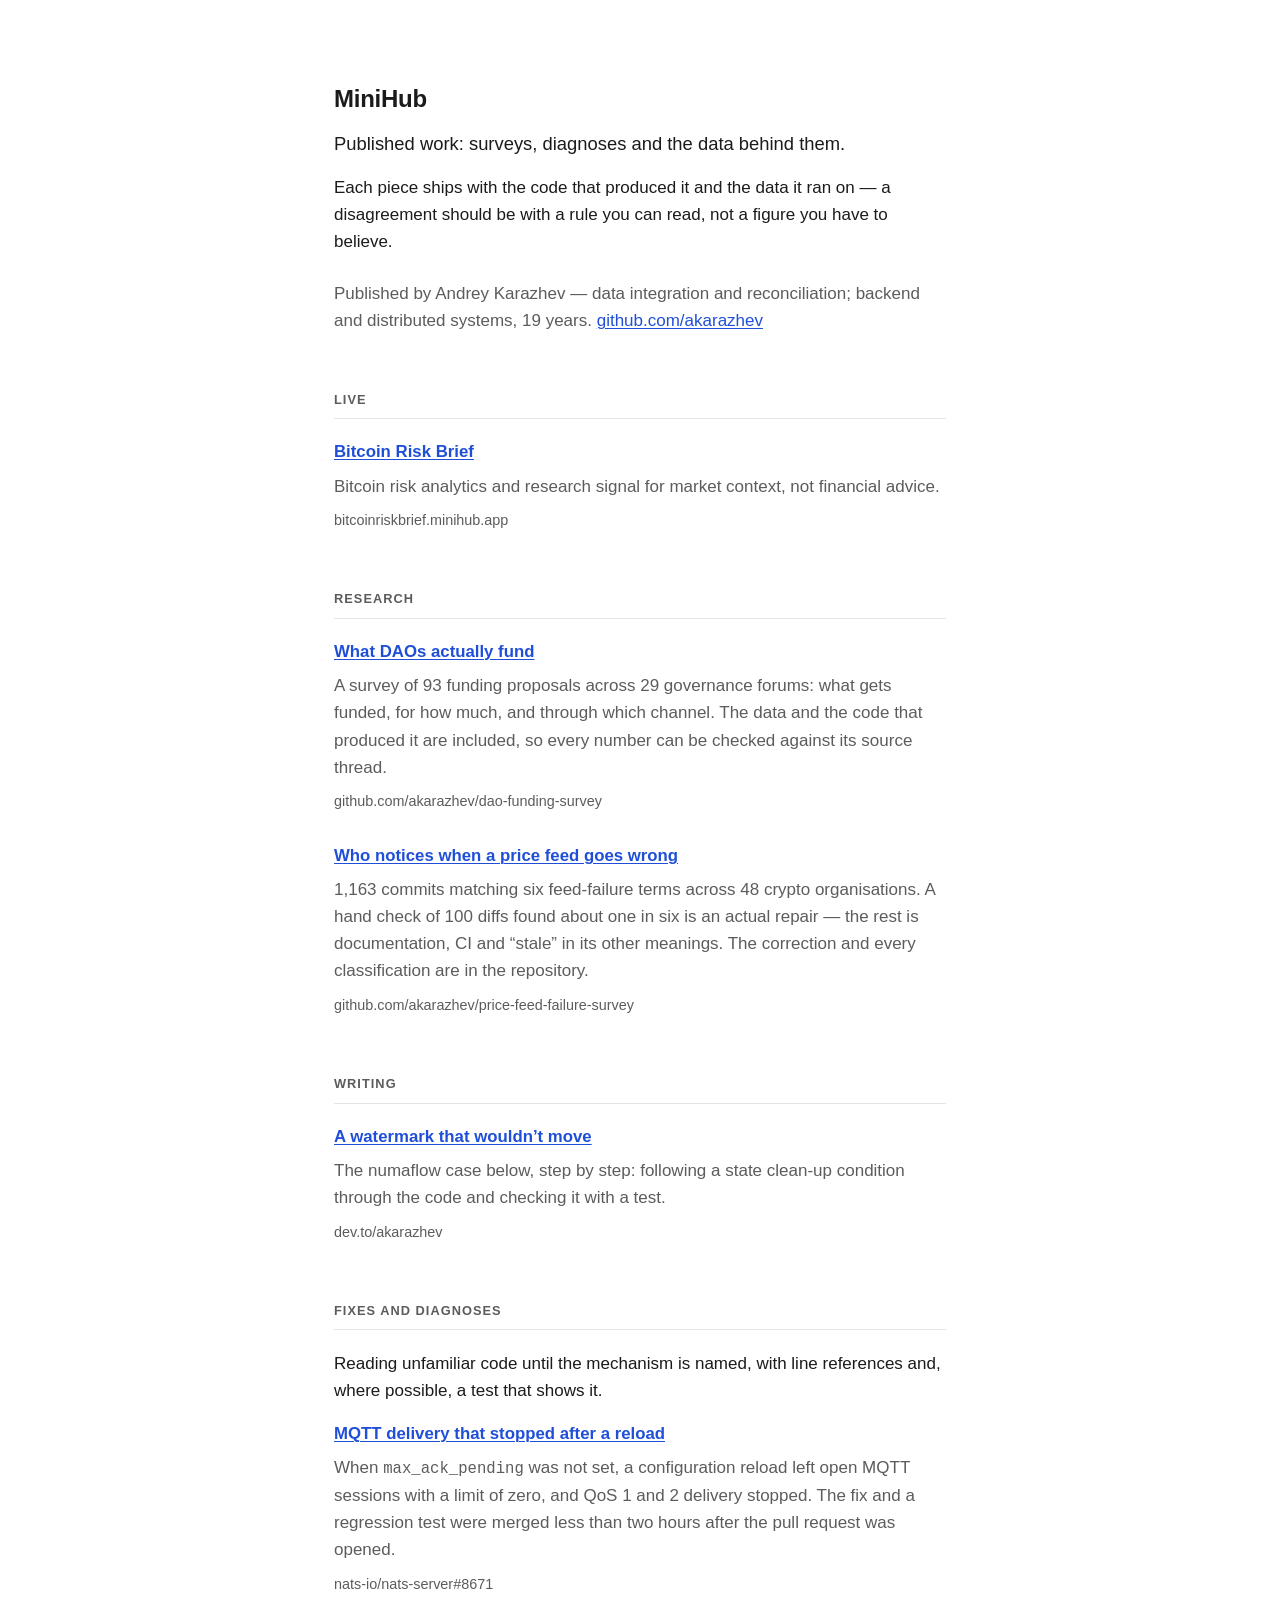
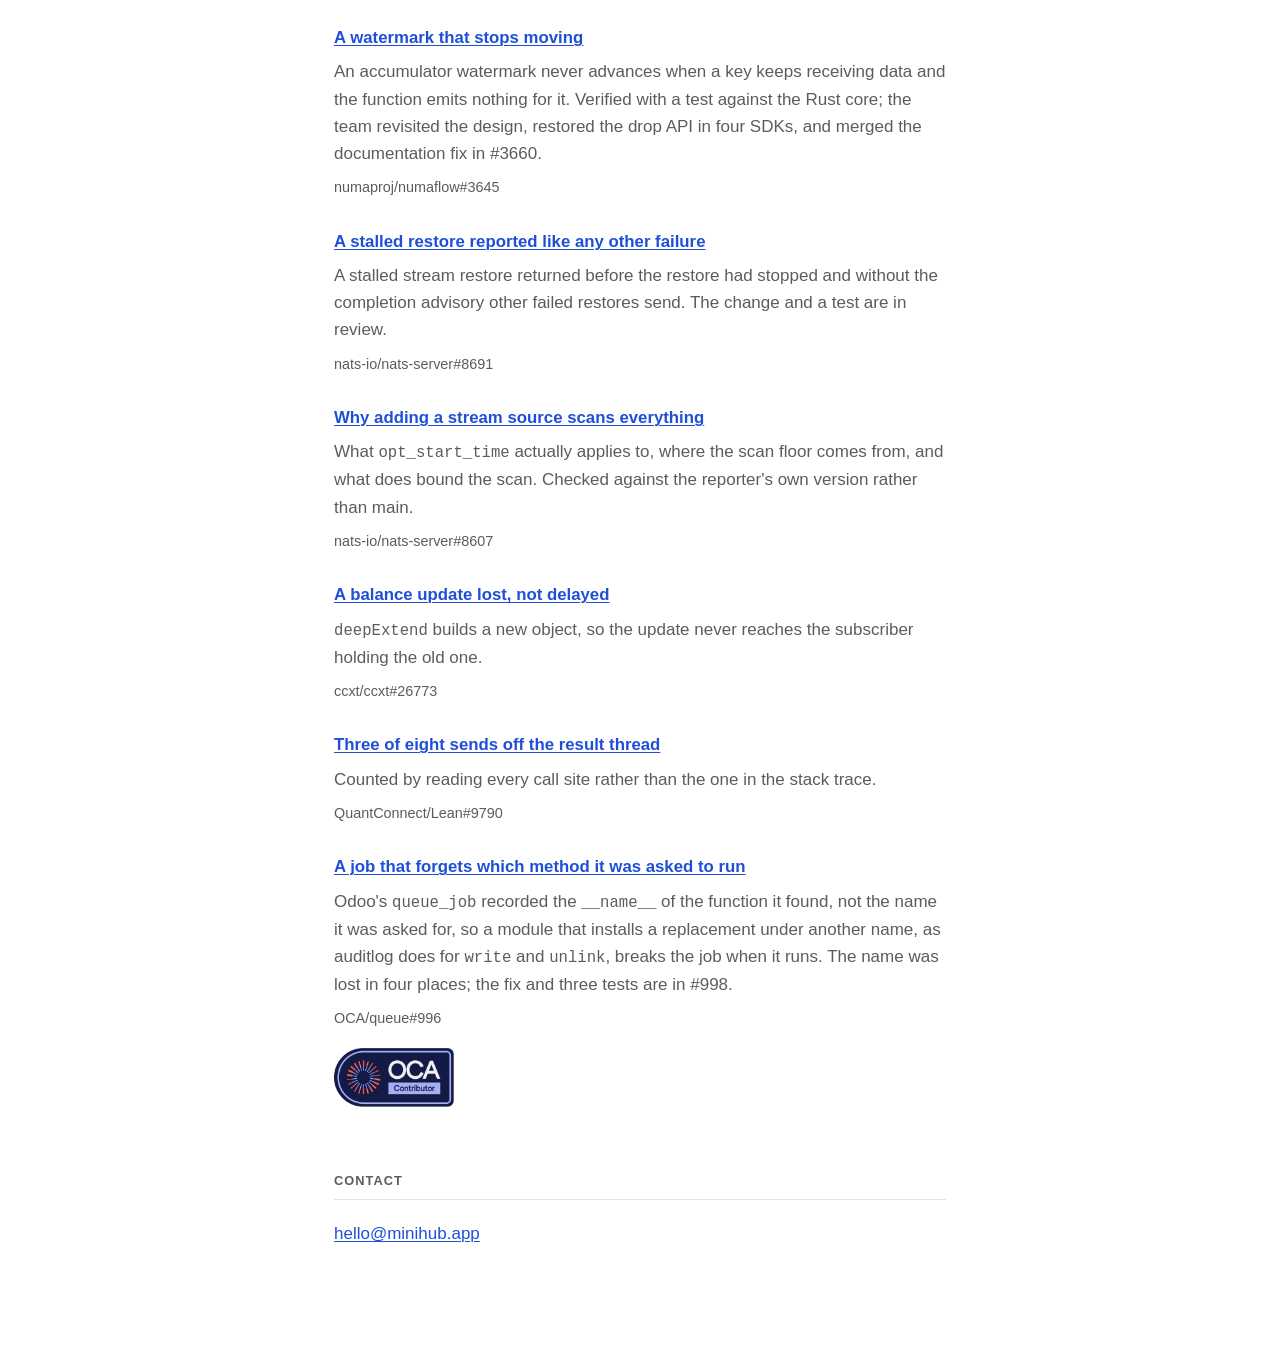
==== index.html @ 913599a7 "Add the NATS fixes and the numaflow article" ====
<!doctype html>
<html lang="en">
<head>
<meta charset="utf-8">
<meta name="viewport" content="width=device-width, initial-scale=1">
<title>MiniHub — published work: surveys, diagnoses and the data behind them</title>
<meta name="description" content="Published work by Andrey Karazhev: surveys of how data fails between systems, diagnoses in other people&#39;s code, and small analytics products. Each piece ships with the code that produced it and the data it ran on.">
<link rel="canonical" href="https://minihub.app/">
<link rel="icon" href="/favicon.svg" type="image/svg+xml">
<meta property="og:type" content="website">
<meta property="og:site_name" content="MiniHub">
<meta property="og:url" content="https://minihub.app/">
<meta property="og:title" content="MiniHub — published work: surveys, diagnoses and the data behind them">
<meta property="og:description" content="Published work by Andrey Karazhev: surveys of how data fails between systems, diagnoses in other people&#39;s code, and small analytics products. Each piece ships with the code that produced it and the data it ran on.">
<meta property="og:image" content="https://minihub.app/og-image.jpg">
<meta property="og:image:width" content="2400">
<meta property="og:image:height" content="1254">
<meta property="og:image:alt" content="MiniHub — published work: surveys, diagnoses and the data behind them. A reconciliation of two systems with a mismatch, a missing record and a duplicate.">
<meta name="twitter:card" content="summary_large_image">
<meta name="twitter:image" content="https://minihub.app/og-image.jpg">
<meta name="twitter:title" content="MiniHub — published work: surveys, diagnoses and the data behind them">
<meta name="twitter:description" content="Published work by Andrey Karazhev: surveys of how data fails between systems, diagnoses in other people&#39;s code, and small analytics products. Each piece ships with the code that produced it and the data it ran on.">
<link rel="stylesheet" href="/style.css">
</head>
<body>
<main>

  <header>
    <h1>MiniHub</h1>
    <p class="lede">Published work: surveys, diagnoses and the data behind them.</p>
    <p>Each piece ships with the code that produced it and the data it ran on — a disagreement should be with a rule you can read, not a figure you have to believe.</p>
    <p class="byline">Published by Andrey Karazhev — data integration and
    reconciliation; backend and distributed systems, 19 years.
    <a href="https://github.com/akarazhev">github.com/akarazhev</a></p>
  </header>

  <section>
    <h2>Live</h2>
    <a class="project" href="https://bitcoinriskbrief.minihub.app">
      <h3>Bitcoin Risk Brief</h3>
      <p>Bitcoin risk analytics and research signal for market context, not financial advice.</p>
      <span class="project-url">bitcoinriskbrief.minihub.app</span>
    </a>
  </section>

  <section>
    <h2>Research</h2>
    <a class="project" href="https://github.com/akarazhev/dao-funding-survey">
      <h3>What DAOs actually fund</h3>
      <p>A survey of 93 funding proposals across 29 governance forums: what gets funded, for how much, and through which channel. The data and the code that produced it are included, so every number can be checked against its source thread.</p>
      <span class="project-url">github.com/akarazhev/dao-funding-survey</span>
    </a>
    <a class="project" href="https://github.com/akarazhev/price-feed-failure-survey">
      <h3>Who notices when a price feed goes wrong</h3>
      <p>1,163 commits matching six feed-failure terms across 48 crypto organisations. A hand check of 100 diffs found about one in six is an actual repair &mdash; the rest is documentation, CI and &ldquo;stale&rdquo; in its other meanings. The correction and every classification are in the repository.</p>
      <span class="project-url">github.com/akarazhev/price-feed-failure-survey</span>
    </a>
  </section>

  <section>
    <h2>Writing</h2>
    <a class="project" href="https://dev.to/akarazhev/why-a-numaflow-watermark-wouldnt-move-287m">
      <h3>A watermark that wouldn&rsquo;t move</h3>
      <p>The numaflow case below, step by step: following a state clean-up condition through the code and checking it with a test.</p>
      <span class="project-url">dev.to/akarazhev</span>
    </a>
  </section>

  <section>
    <h2>Fixes and diagnoses</h2>
    <p>Reading unfamiliar code until the mechanism is named, with line references and, where possible, a test that shows it.</p>
    <a class="project" href="https://github.com/nats-io/nats-server/pull/8671">
      <h3>MQTT delivery that stopped after a reload</h3>
      <p>When <code>max_ack_pending</code> was not set, a configuration reload left open MQTT sessions with a limit of zero, and QoS 1 and 2 delivery stopped. The fix and a regression test were merged less than two hours after the pull request was opened.</p>
      <span class="project-url">nats-io/nats-server#8671</span>
    </a>
    <a class="project" href="https://github.com/numaproj/numaflow/issues/3645">
      <h3>A watermark that stops moving</h3>
      <p>An accumulator watermark never advances when a key keeps receiving data and the function emits nothing for it. Verified with a test against the Rust core; the team revisited the design, restored the drop API in four SDKs, and merged the documentation fix in #3660.</p>
      <span class="project-url">numaproj/numaflow#3645</span>
    </a>
    <a class="project" href="https://github.com/nats-io/nats-server/pull/8691">
      <h3>A stalled restore reported like any other failure</h3>
      <p>A stalled stream restore returned before the restore had stopped and without the completion advisory other failed restores send. The change and a test are in review.</p>
      <span class="project-url">nats-io/nats-server#8691</span>
    </a>
    <a class="project" href="https://github.com/nats-io/nats-server/issues/8607">
      <h3>Why adding a stream source scans everything</h3>
      <p>What <code>opt_start_time</code> actually applies to, where the scan floor comes from, and what does bound the scan. Checked against the reporter&#39;s own version rather than main.</p>
      <span class="project-url">nats-io/nats-server#8607</span>
    </a>
    <a class="project" href="https://github.com/ccxt/ccxt/issues/26773">
      <h3>A balance update lost, not delayed</h3>
      <p><code>deepExtend</code> builds a new object, so the update never reaches the subscriber holding the old one.</p>
      <span class="project-url">ccxt/ccxt#26773</span>
    </a>
    <a class="project" href="https://github.com/QuantConnect/Lean/issues/9790">
      <h3>Three of eight sends off the result thread</h3>
      <p>Counted by reading every call site rather than the one in the stack trace.</p>
      <span class="project-url">QuantConnect/Lean#9790</span>
    </a>
    <a class="project" href="https://github.com/OCA/queue/issues/996">
      <h3>A job that forgets which method it was asked to run</h3>
      <p>Odoo&#39;s <code>queue_job</code> recorded the <code>__name__</code> of the function it found, not the name it was asked for, so a module that installs a replacement under another name, as auditlog does for <code>write</code> and <code>unlink</code>, breaks the job when it runs. The name was lost in four places; the fix and three tests are in #998.</p>
      <span class="project-url">OCA/queue#996</span>
    </a>
    <a class="badge" href="https://github.com/OCA/queue/pull/998"><img src="/oca-contributor.png" alt="OCA Contributor" width="120" height="59"></a>
  </section>

  <section>
    <h2>Contact</h2>
    <p><a href="mailto:hello@minihub.app">hello@minihub.app</a></p>
  </section>

</main>
<!-- Cloudflare Web Analytics -->
<script type="module" src="https://static.cloudflareinsights.com/beacon.min.js" data-cf-beacon='{"token": "7fac9224dffd4917a9946daac3ef835d"}'></script>
</body>
</html>
---- style.css ----
:root {
  --bg: #ffffff;
  --fg: #1b1b1b;
  --muted: #5c5c5c;
  --rule: #e4e4e4;
  --accent: #1f4fd8;
}

@media (prefers-color-scheme: dark) {
  :root {
    --bg: #14161a;
    --fg: #e9e9e6;
    --muted: #9b9b96;
    --rule: #2b2e34;
    --accent: #8ab0ff;
  }
}

*,
*::before,
*::after {
  box-sizing: border-box;
}

body {
  margin: 0;
  background: var(--bg);
  color: var(--fg);
  font-family: -apple-system, BlinkMacSystemFont, "Segoe UI", Roboto,
    Helvetica, Arial, sans-serif;
  font-size: 17px;
  line-height: 1.6;
  -webkit-text-size-adjust: 100%;
}

main {
  max-width: 660px;
  margin: 0 auto;
  padding: 5rem 1.5rem 6rem;
}

h1 {
  margin: 0 0 0.75rem;
  font-size: 1.5rem;
  font-weight: 600;
  letter-spacing: -0.01em;
}

h2 {
  margin: 3.5rem 0 1.25rem;
  padding-bottom: 0.5rem;
  border-bottom: 1px solid var(--rule);
  font-size: 0.8rem;
  font-weight: 600;
  text-transform: uppercase;
  letter-spacing: 0.08em;
  color: var(--muted);
}

h3 {
  margin: 0 0 0.4rem;
  font-size: 1.05rem;
  font-weight: 600;
}

p {
  margin: 0 0 1rem;
}

.lede {
  font-size: 1.15rem;
  line-height: 1.5;
}

.byline {
  margin-top: 1.5rem;
  color: var(--muted);
}

a {
  color: var(--accent);
  text-decoration-thickness: 1px;
  text-underline-offset: 2px;
}

.project {
  display: block;
  color: inherit;
  text-decoration: none;
}

.project p {
  margin-bottom: 0.4rem;
  color: var(--muted);
}

.project h3 {
  color: var(--accent);
  text-decoration: underline;
  text-decoration-thickness: 1px;
  text-underline-offset: 2px;
}

code {
  font-family: ui-monospace, SFMono-Regular, Menlo, monospace;
  font-size: 0.92em;
}

.project + .project {
  margin-top: 1.75rem;
}

.badge {
  display: inline-block;
  margin-top: 1rem;
}

.badge img {
  display: block;
}

.project-url {
  font-size: 0.9rem;
  color: var(--muted);
}

@media (max-width: 480px) {
  body {
    font-size: 16px;
  }

  main {
    padding: 3rem 1.25rem 4rem;
  }

  h2 {
    margin-top: 2.5rem;
  }
}
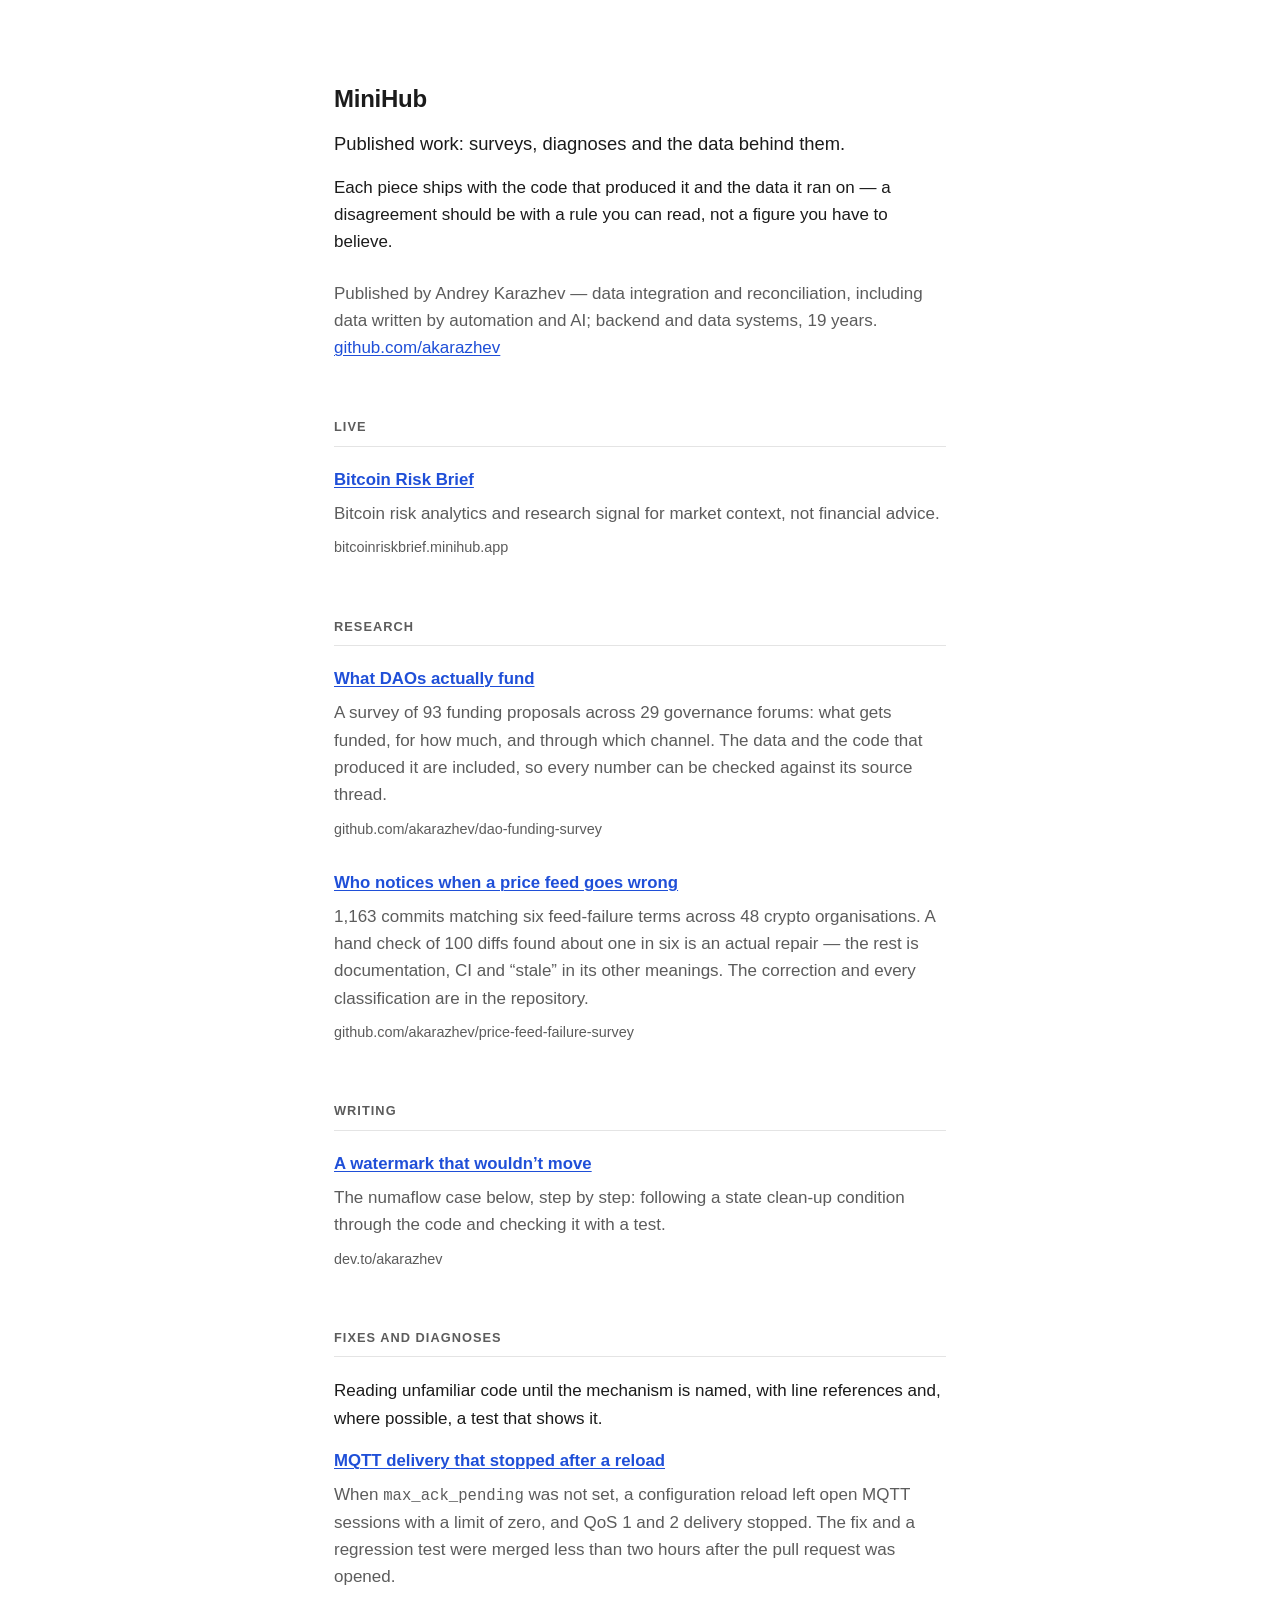
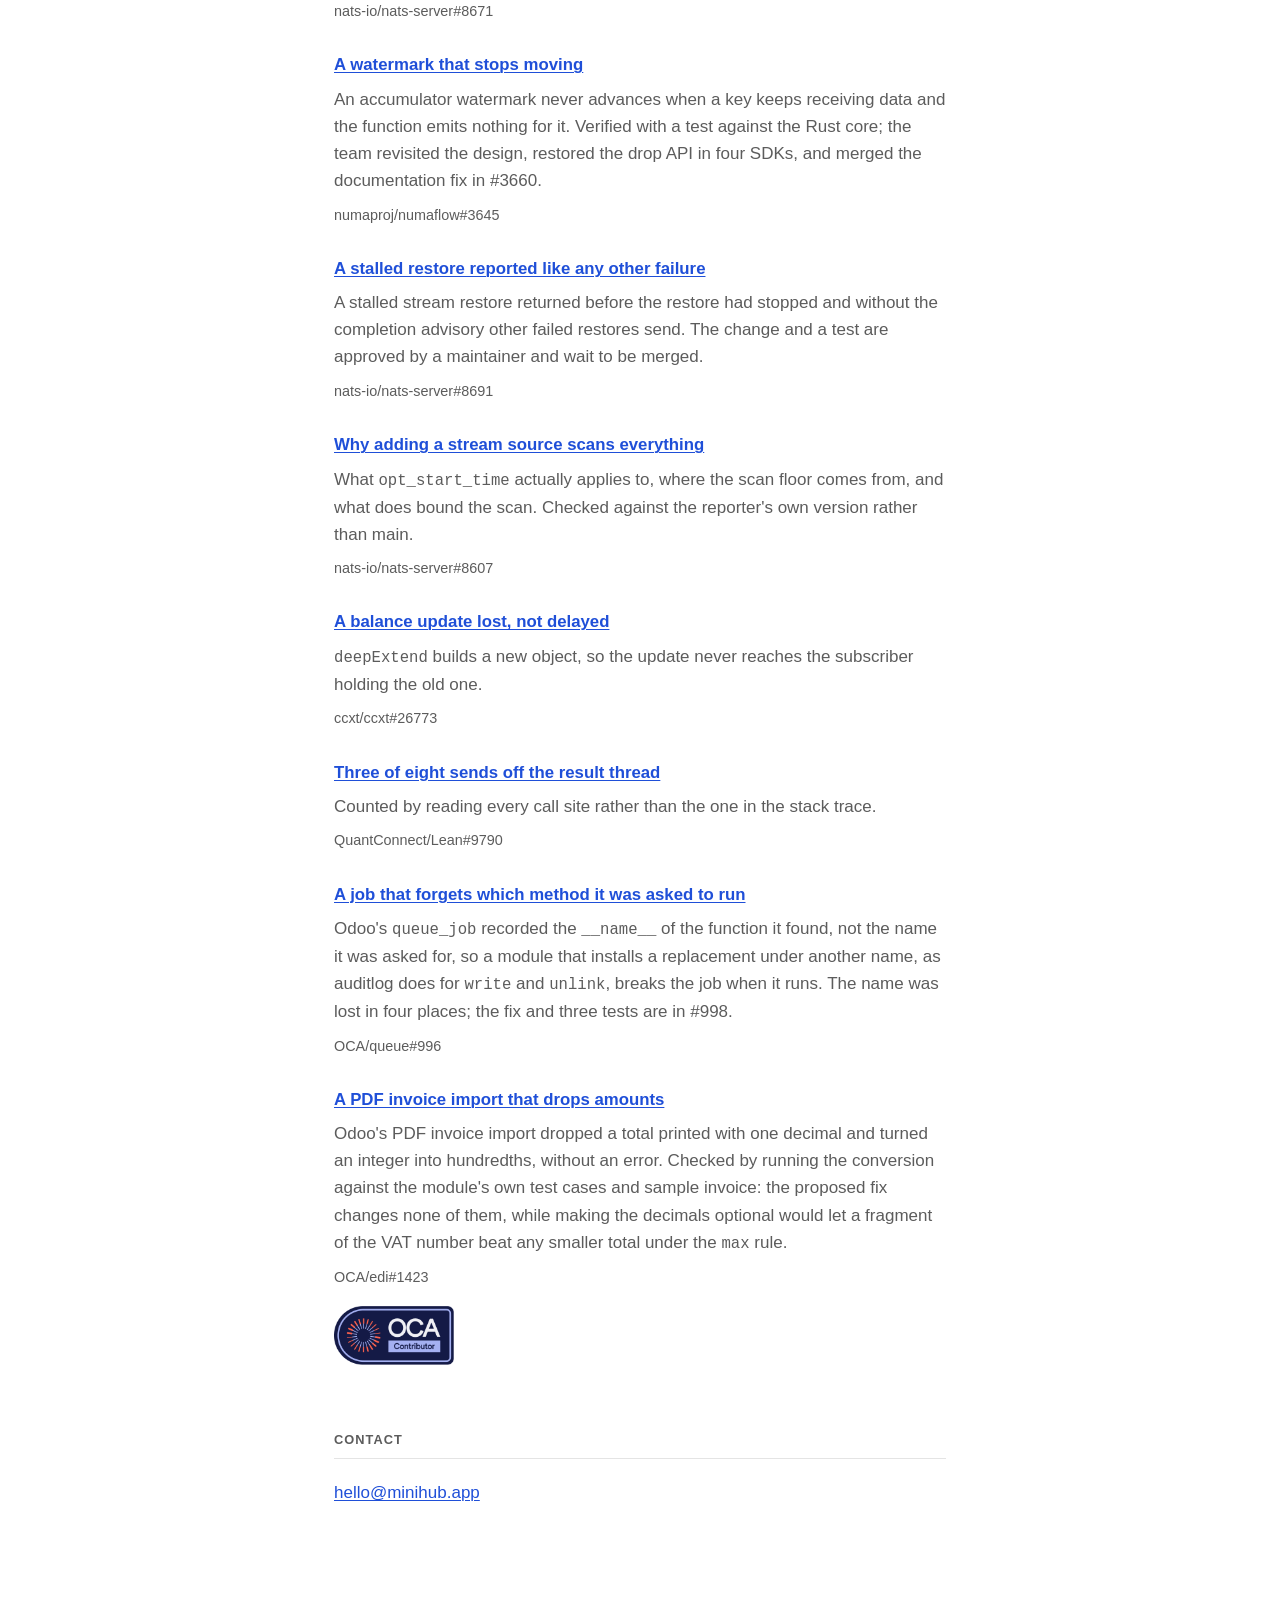
==== commit d440a0ea: "Add the automation and AI angle and the OCA/edi#1423 check" ====
--- a/index.html
+++ b/index.html
@@ -30,7 +30,8 @@
     <p class="lede">Published work: surveys, diagnoses and the data behind them.</p>
     <p>Each piece ships with the code that produced it and the data it ran on — a disagreement should be with a rule you can read, not a figure you have to believe.</p>
     <p class="byline">Published by Andrey Karazhev — data integration and
-    reconciliation; backend and distributed systems, 19 years.
+    reconciliation, including data written by automation and AI; backend and
+    data systems, 19 years.
     <a href="https://github.com/akarazhev">github.com/akarazhev</a></p>
   </header>
 
@@ -81,7 +82,7 @@
     </a>
     <a class="project" href="https://github.com/nats-io/nats-server/pull/8691">
       <h3>A stalled restore reported like any other failure</h3>
-      <p>A stalled stream restore returned before the restore had stopped and without the completion advisory other failed restores send. The change and a test are in review.</p>
+      <p>A stalled stream restore returned before the restore had stopped and without the completion advisory other failed restores send. The change and a test are approved by a maintainer and wait to be merged.</p>
       <span class="project-url">nats-io/nats-server#8691</span>
     </a>
     <a class="project" href="https://github.com/nats-io/nats-server/issues/8607">
@@ -104,6 +105,11 @@
       <p>Odoo&#39;s <code>queue_job</code> recorded the <code>__name__</code> of the function it found, not the name it was asked for, so a module that installs a replacement under another name, as auditlog does for <code>write</code> and <code>unlink</code>, breaks the job when it runs. The name was lost in four places; the fix and three tests are in #998.</p>
       <span class="project-url">OCA/queue#996</span>
     </a>
+    <a class="project" href="https://github.com/OCA/edi/issues/1423#issuecomment-5995142801">
+      <h3>A PDF invoice import that drops amounts</h3>
+      <p>Odoo&#39;s PDF invoice import dropped a total printed with one decimal and turned an integer into hundredths, without an error. Checked by running the conversion against the module&#39;s own test cases and sample invoice: the proposed fix changes none of them, while making the decimals optional would let a fragment of the VAT number beat any smaller total under the <code>max</code> rule.</p>
+      <span class="project-url">OCA/edi#1423</span>
+    </a>
     <a class="badge" href="https://github.com/OCA/queue/pull/998"><img src="/oca-contributor.png" alt="OCA Contributor" width="120" height="59"></a>
   </section>
 
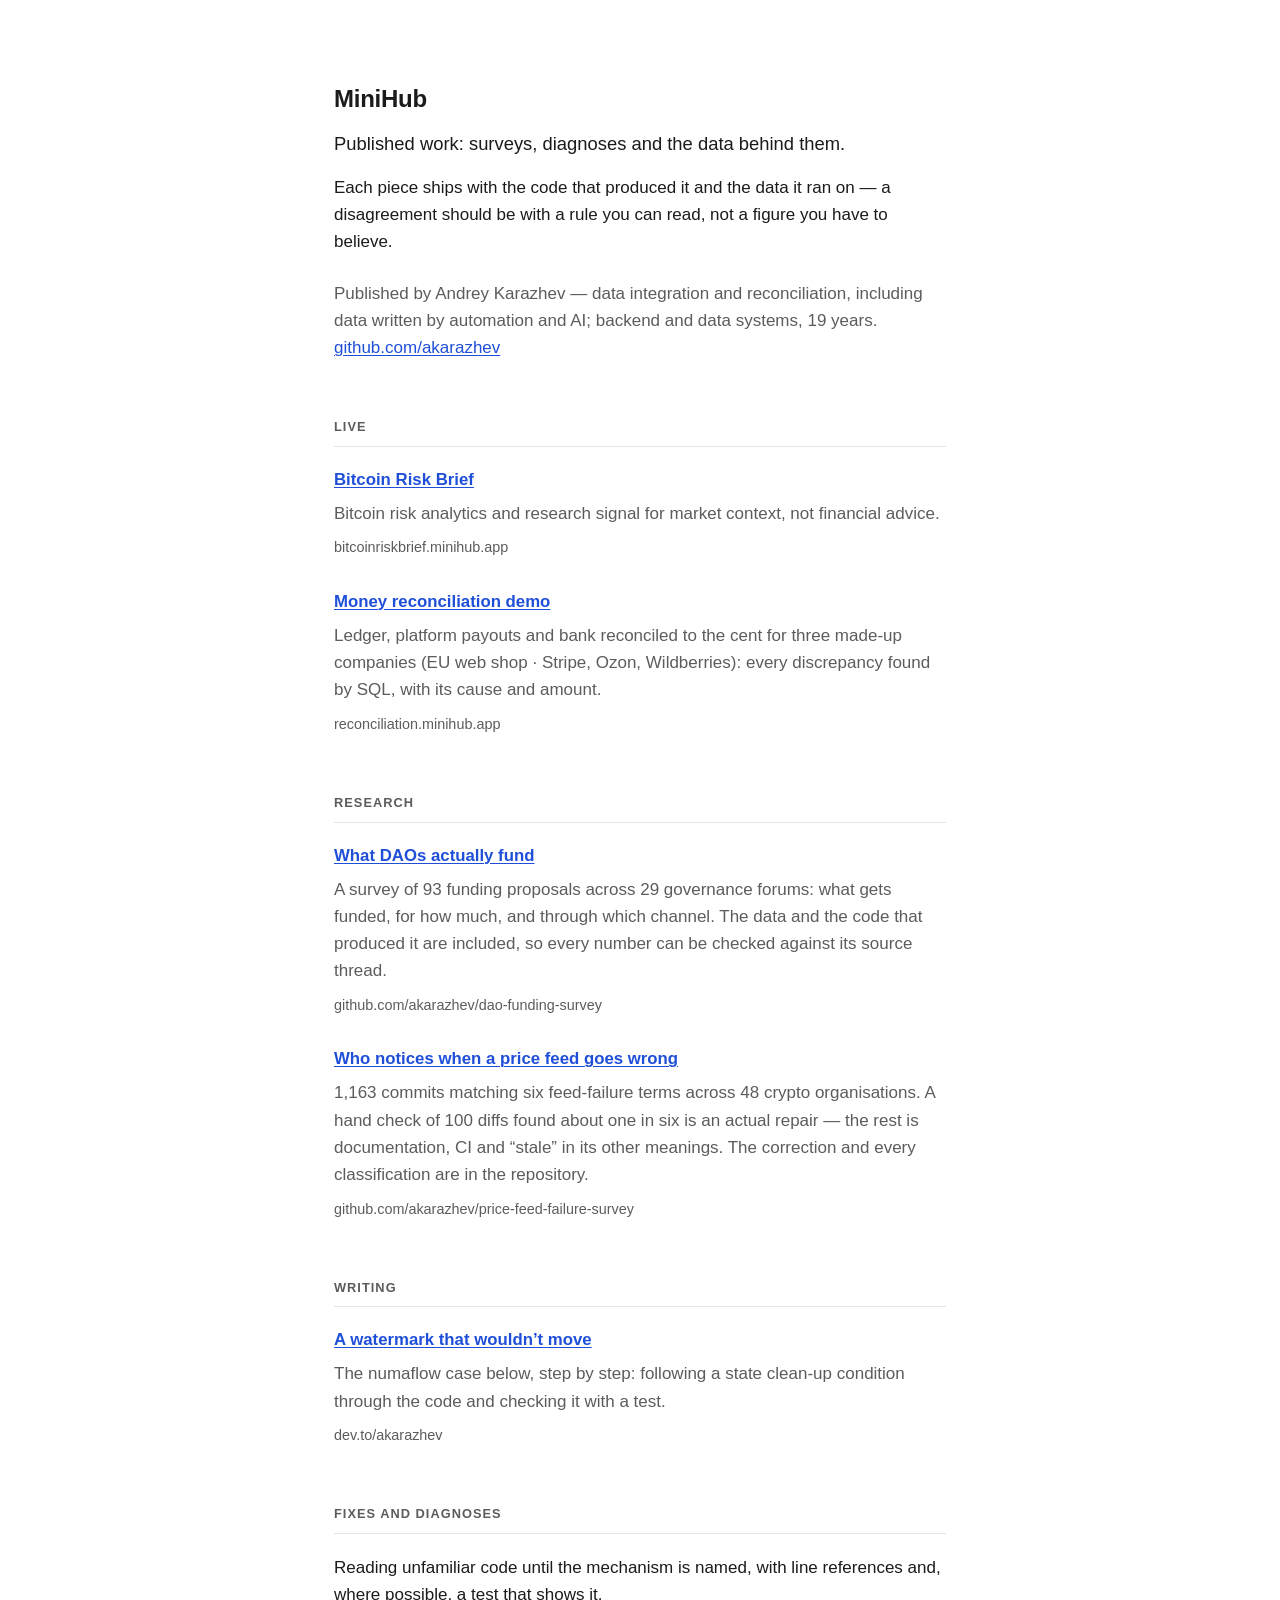
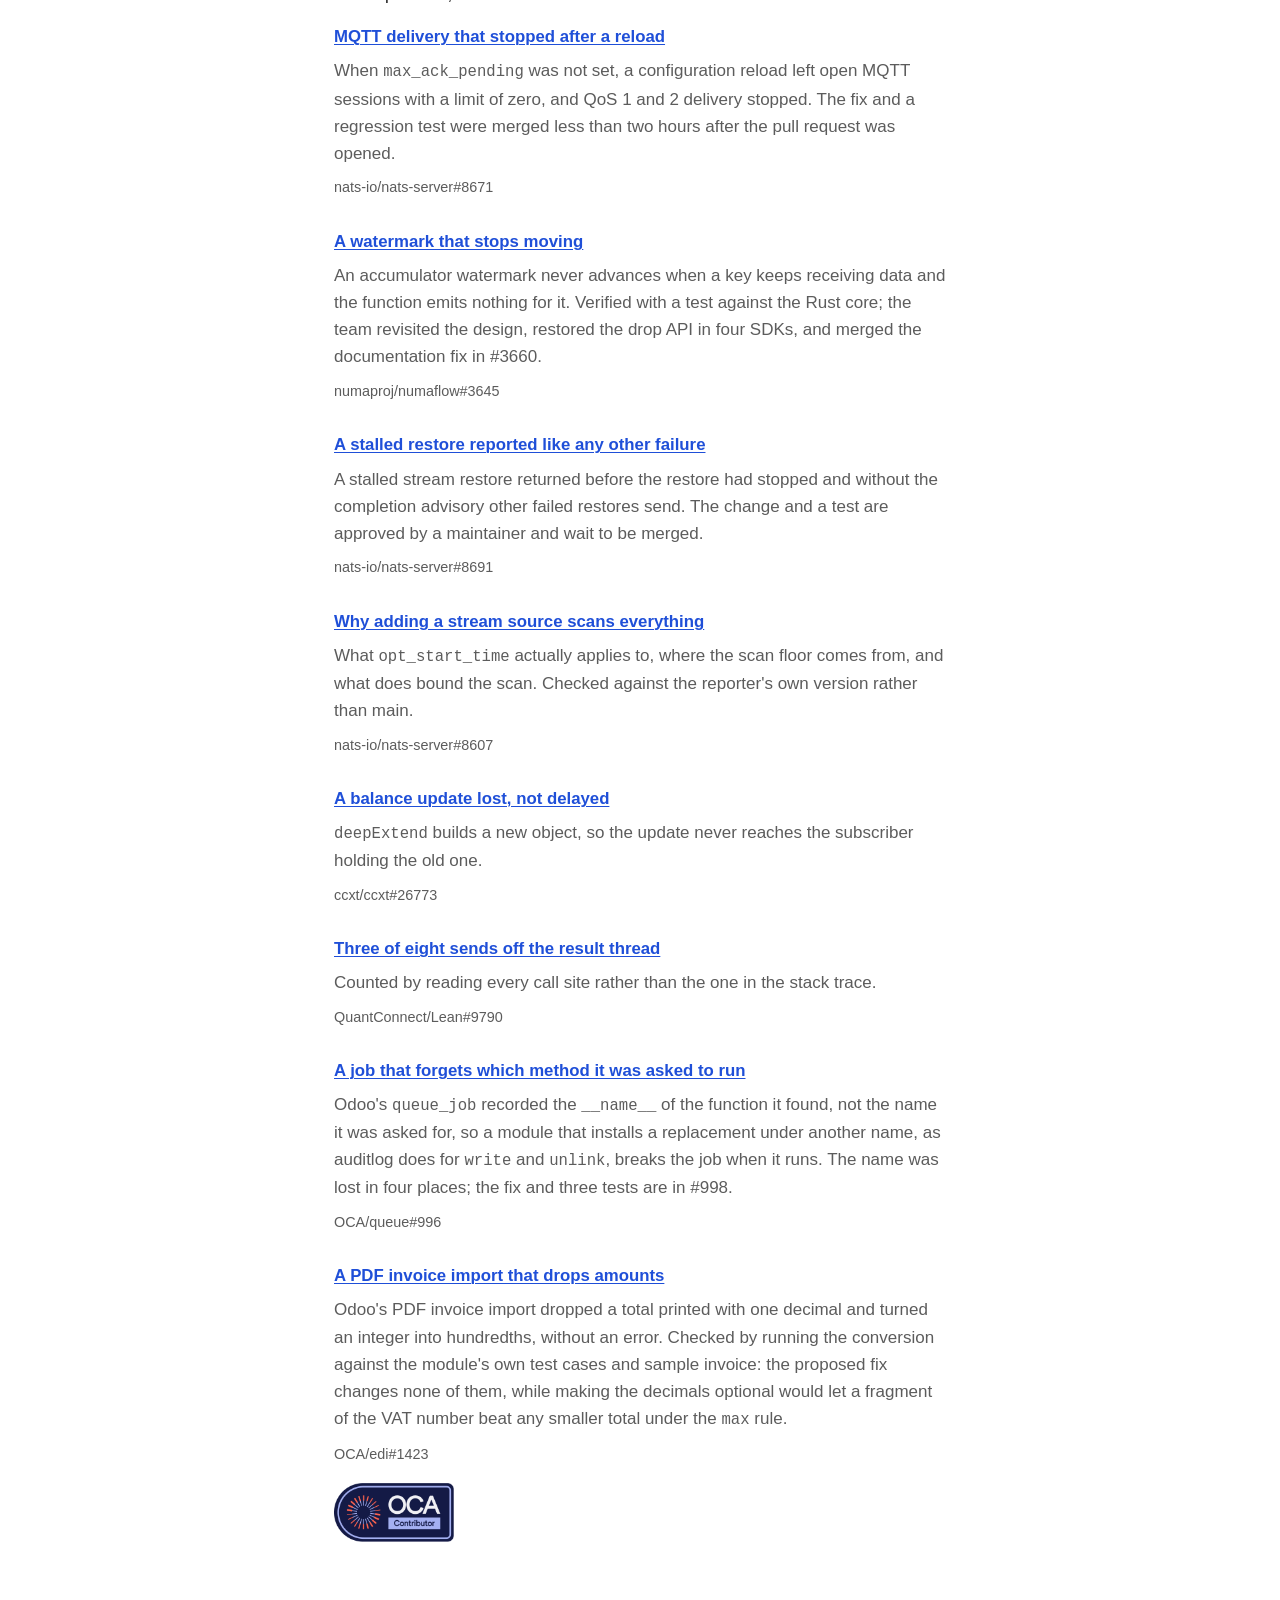
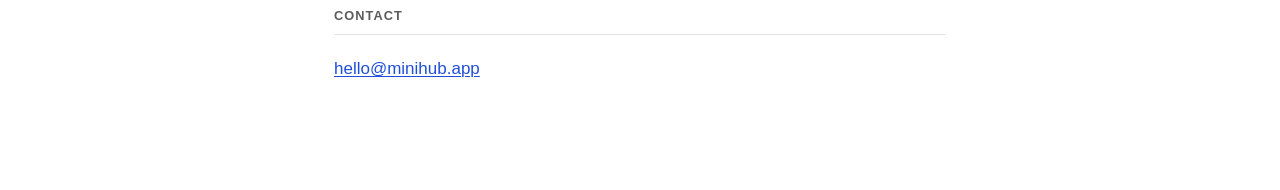
==== commit e938db94: "Add the money reconciliation demo to Live" ====
--- a/index.html
+++ b/index.html
@@ -41,6 +41,11 @@
       <h3>Bitcoin Risk Brief</h3>
       <p>Bitcoin risk analytics and research signal for market context, not financial advice.</p>
       <span class="project-url">bitcoinriskbrief.minihub.app</span>
+    </a>
+    <a class="project" href="https://reconciliation.minihub.app">
+      <h3>Money reconciliation demo</h3>
+      <p>Ledger, platform payouts and bank reconciled to the cent for three made-up companies (EU web shop · Stripe, Ozon, Wildberries): every discrepancy found by SQL, with its cause and amount.</p>
+      <span class="project-url">reconciliation.minihub.app</span>
     </a>
   </section>
 
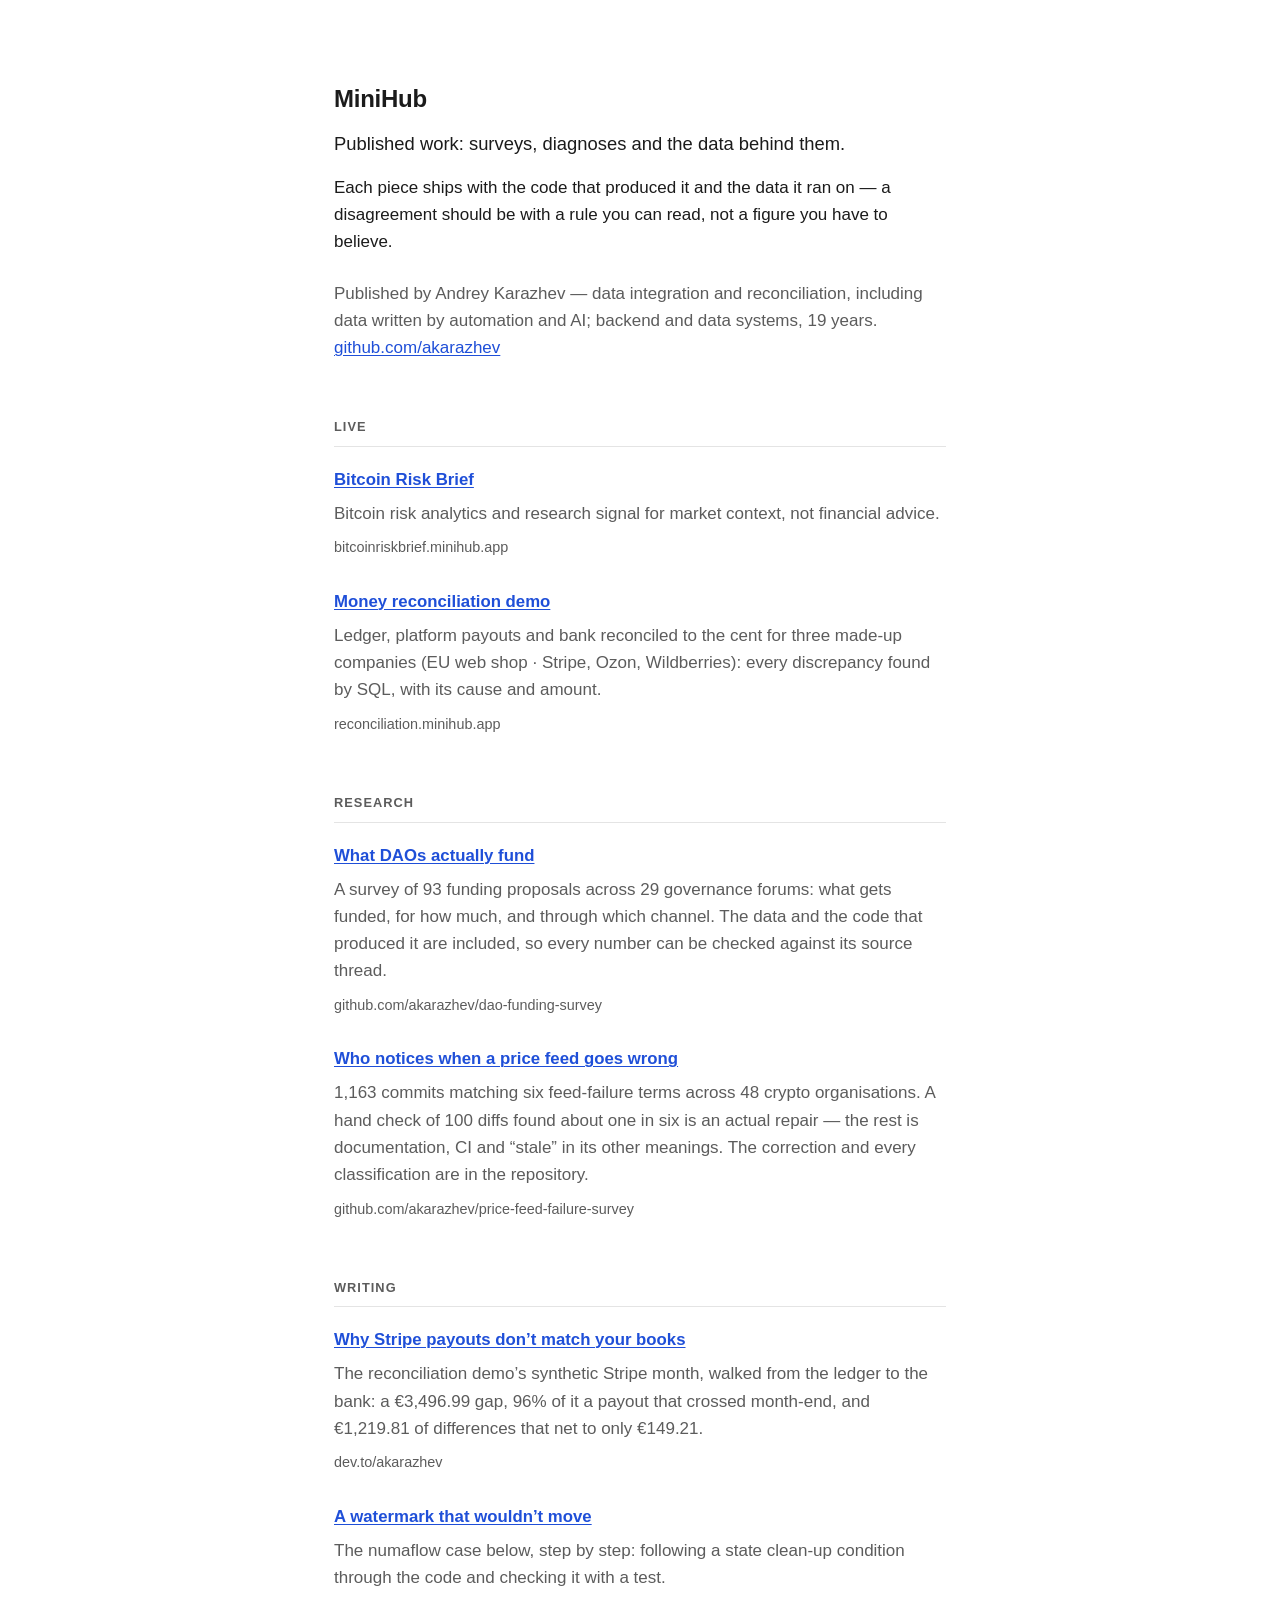
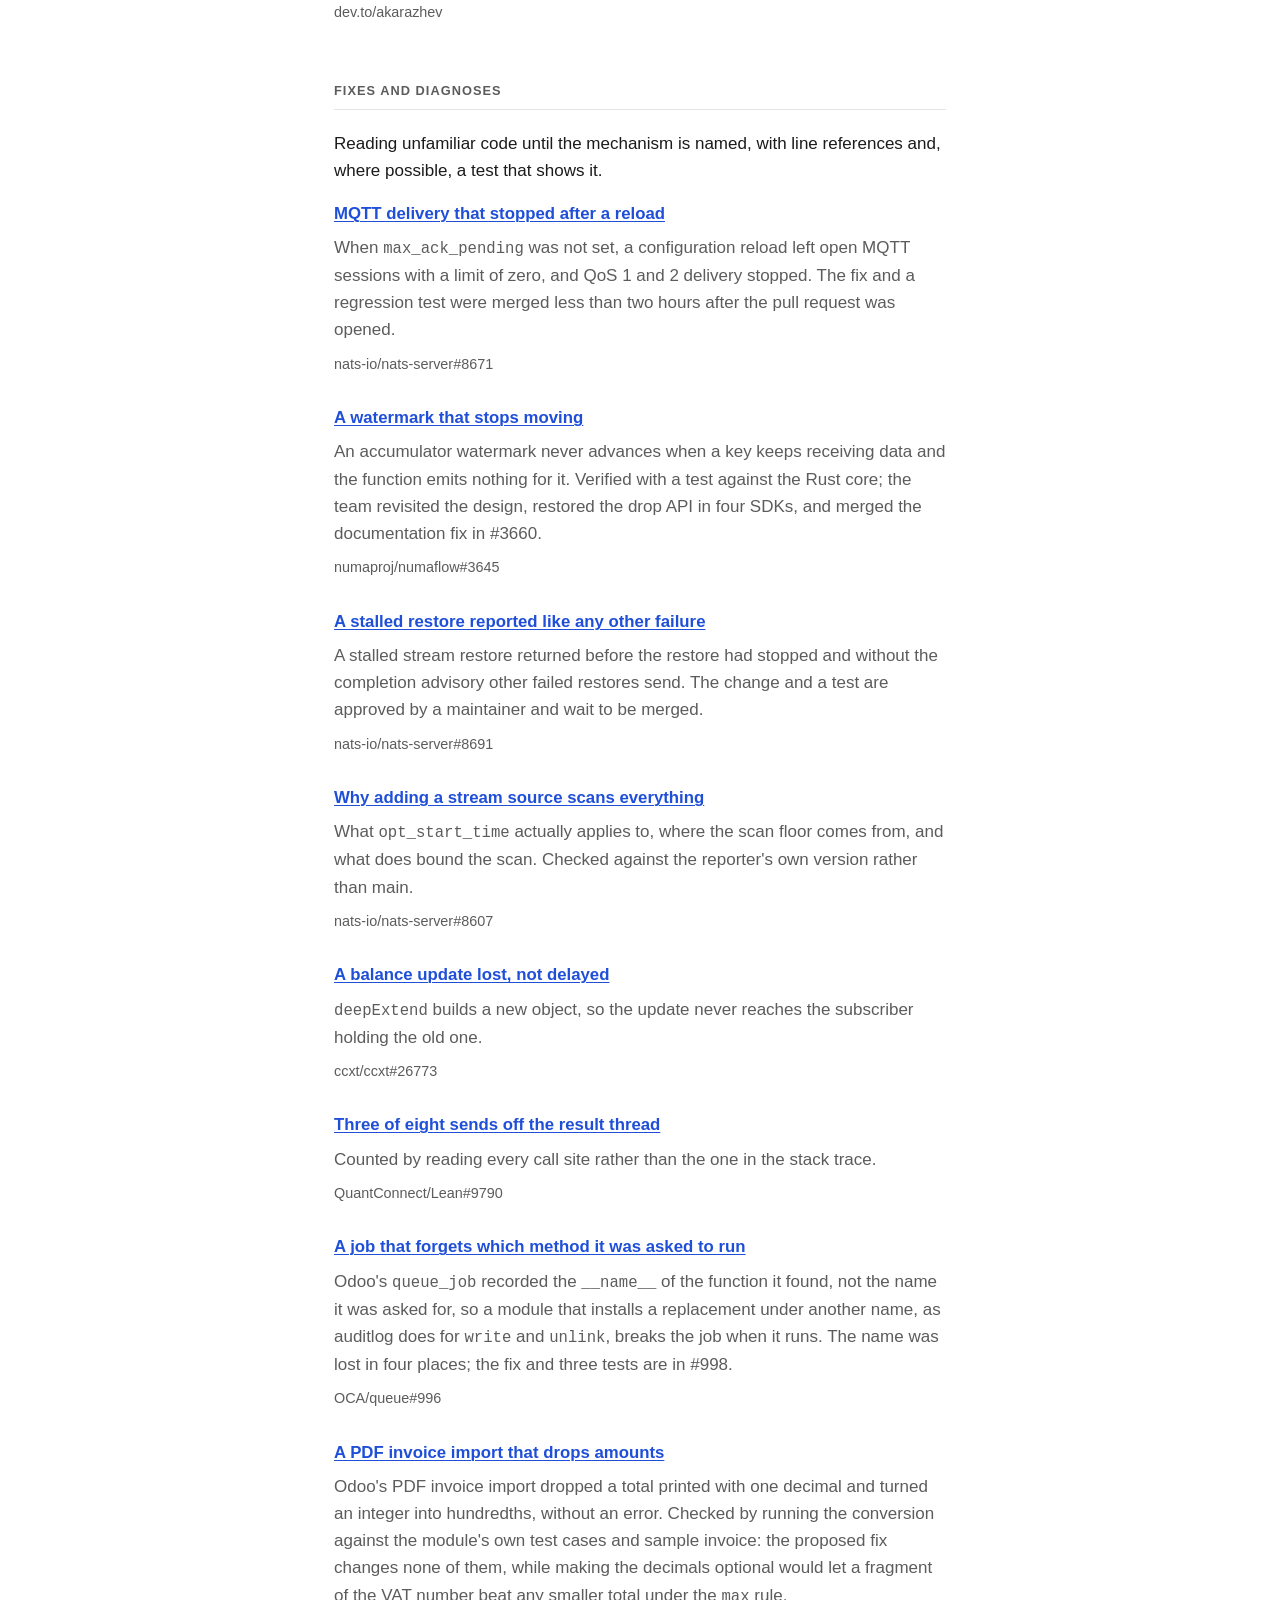
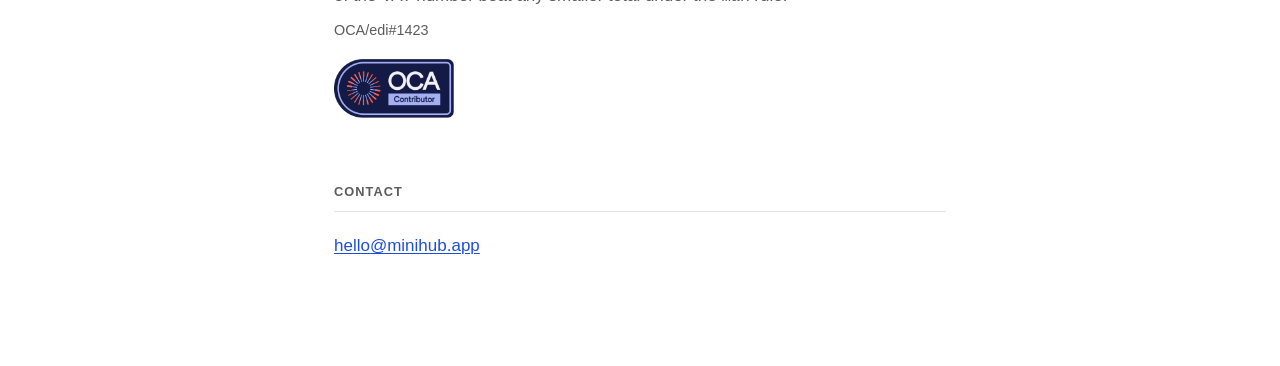
==== commit b425ae58: "Add the Stripe payouts write-up to Writing" ====
--- a/index.html
+++ b/index.html
@@ -65,6 +65,11 @@
 
   <section>
     <h2>Writing</h2>
+    <a class="project" href="https://dev.to/akarazhev/why-stripe-payouts-dont-match-your-books-3aoa">
+      <h3>Why Stripe payouts don&rsquo;t match your books</h3>
+      <p>The reconciliation demo&rsquo;s synthetic Stripe month, walked from the ledger to the bank: a &euro;3,496.99 gap, 96% of it a payout that crossed month-end, and &euro;1,219.81 of differences that net to only &euro;149.21.</p>
+      <span class="project-url">dev.to/akarazhev</span>
+    </a>
     <a class="project" href="https://dev.to/akarazhev/why-a-numaflow-watermark-wouldnt-move-287m">
       <h3>A watermark that wouldn&rsquo;t move</h3>
       <p>The numaflow case below, step by step: following a state clean-up condition through the code and checking it with a test.</p>
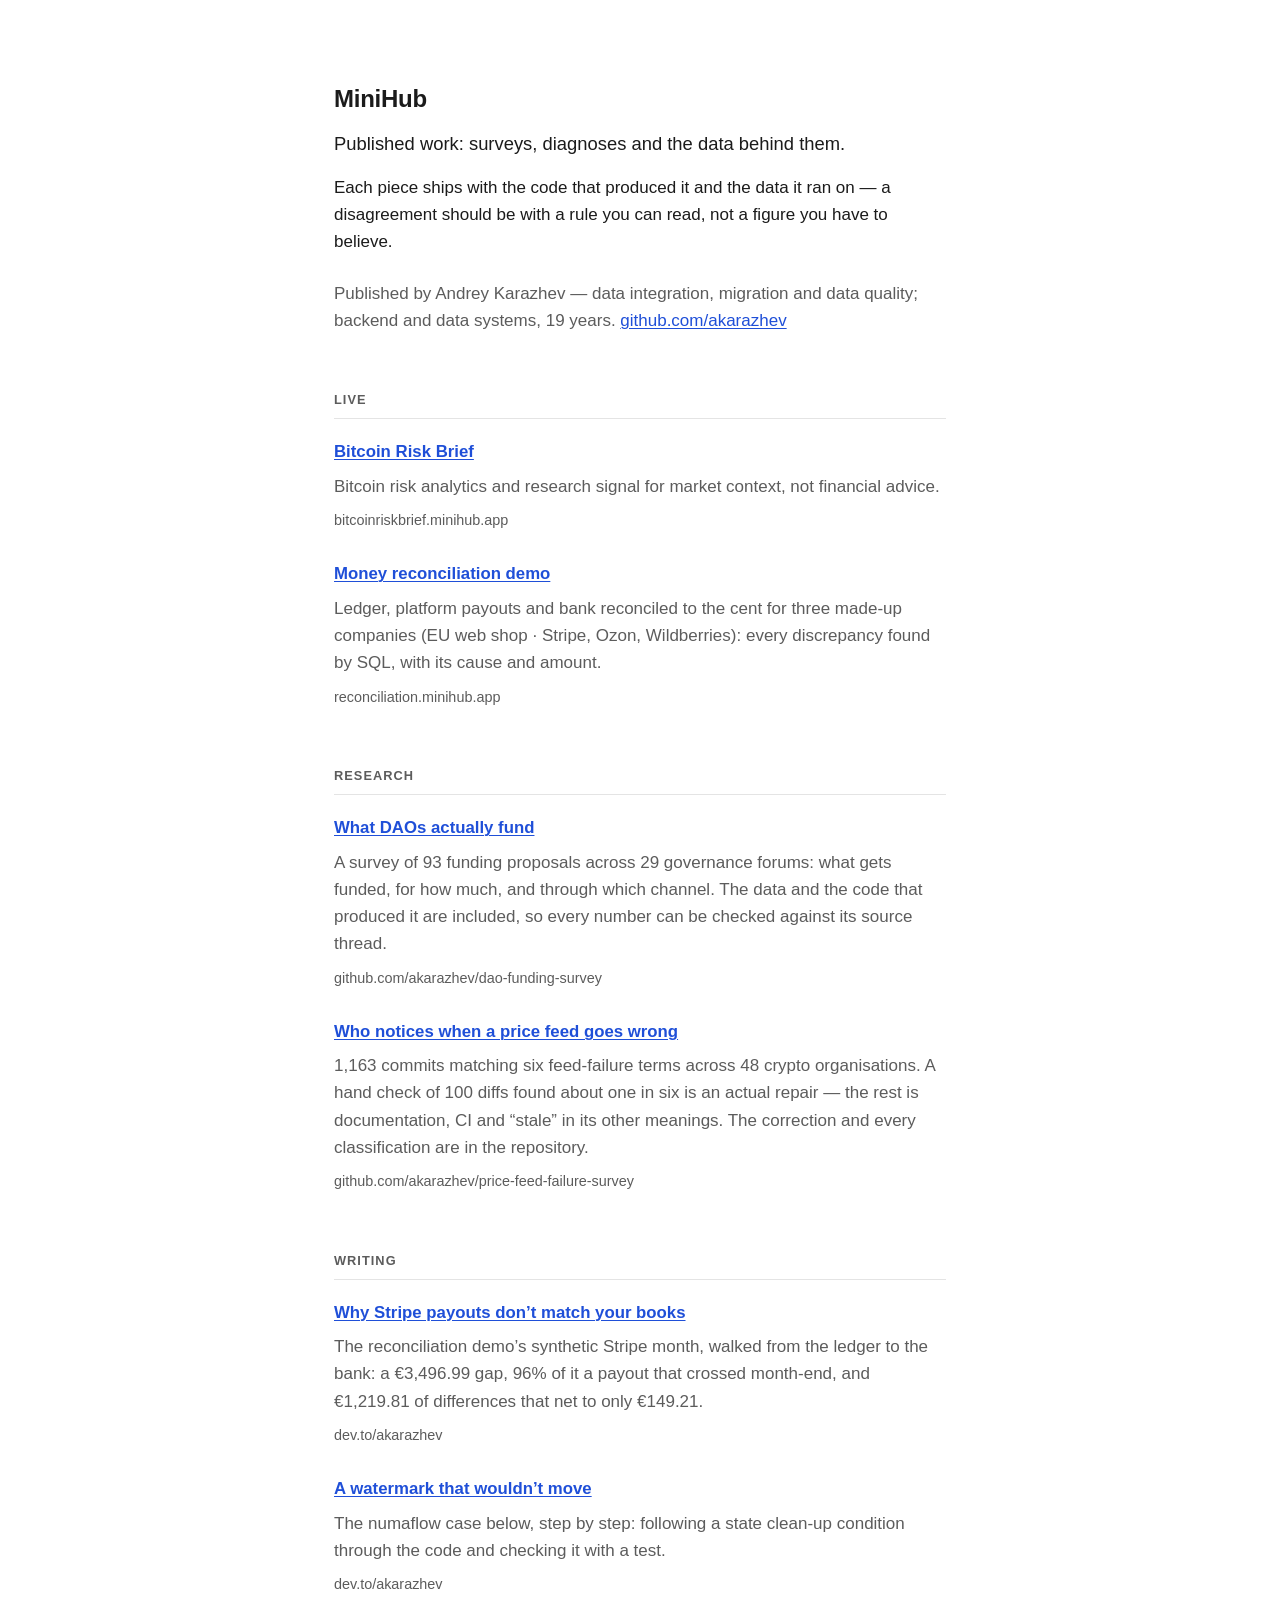
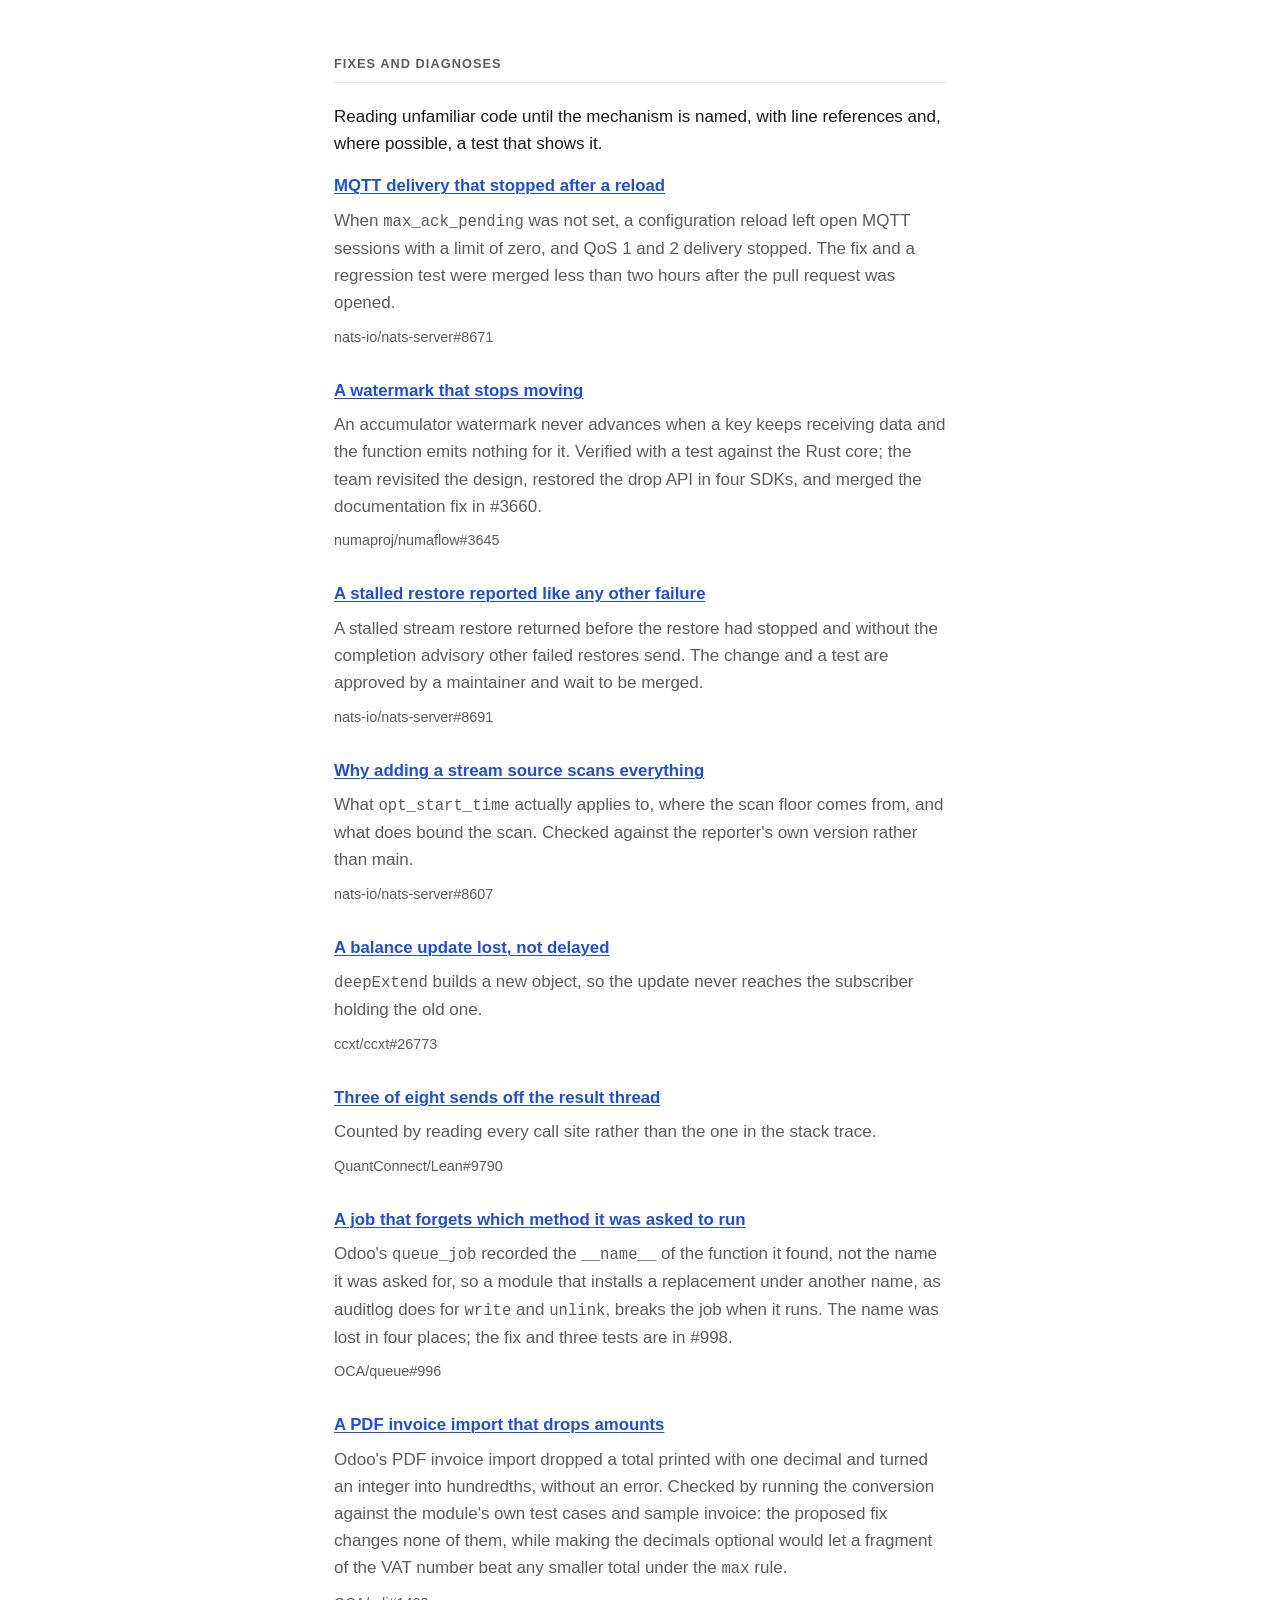
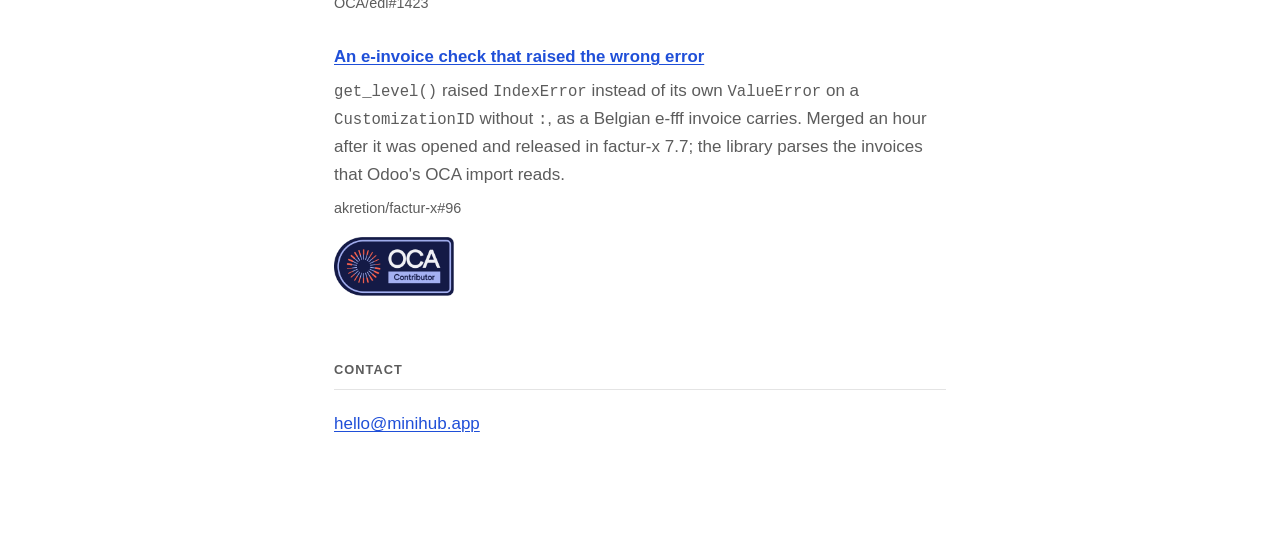
==== commit cbdab763: "Update the byline and add factur-x#96 to Fixes and diagnoses" ====
--- a/index.html
+++ b/index.html
@@ -29,9 +29,8 @@
     <h1>MiniHub</h1>
     <p class="lede">Published work: surveys, diagnoses and the data behind them.</p>
     <p>Each piece ships with the code that produced it and the data it ran on — a disagreement should be with a rule you can read, not a figure you have to believe.</p>
-    <p class="byline">Published by Andrey Karazhev — data integration and
-    reconciliation, including data written by automation and AI; backend and
-    data systems, 19 years.
+    <p class="byline">Published by Andrey Karazhev — data integration,
+    migration and data quality; backend and data systems, 19 years.
     <a href="https://github.com/akarazhev">github.com/akarazhev</a></p>
   </header>
 
@@ -120,6 +119,11 @@
       <p>Odoo&#39;s PDF invoice import dropped a total printed with one decimal and turned an integer into hundredths, without an error. Checked by running the conversion against the module&#39;s own test cases and sample invoice: the proposed fix changes none of them, while making the decimals optional would let a fragment of the VAT number beat any smaller total under the <code>max</code> rule.</p>
       <span class="project-url">OCA/edi#1423</span>
     </a>
+    <a class="project" href="https://github.com/akretion/factur-x/pull/96">
+      <h3>An e-invoice check that raised the wrong error</h3>
+      <p><code>get_level()</code> raised <code>IndexError</code> instead of its own <code>ValueError</code> on a <code>CustomizationID</code> without <code>:</code>, as a Belgian e-fff invoice carries. Merged an hour after it was opened and released in factur-x 7.7; the library parses the invoices that Odoo&#39;s OCA import reads.</p>
+      <span class="project-url">akretion/factur-x#96</span>
+    </a>
     <a class="badge" href="https://github.com/OCA/queue/pull/998"><img src="/oca-contributor.png" alt="OCA Contributor" width="120" height="59"></a>
   </section>
 
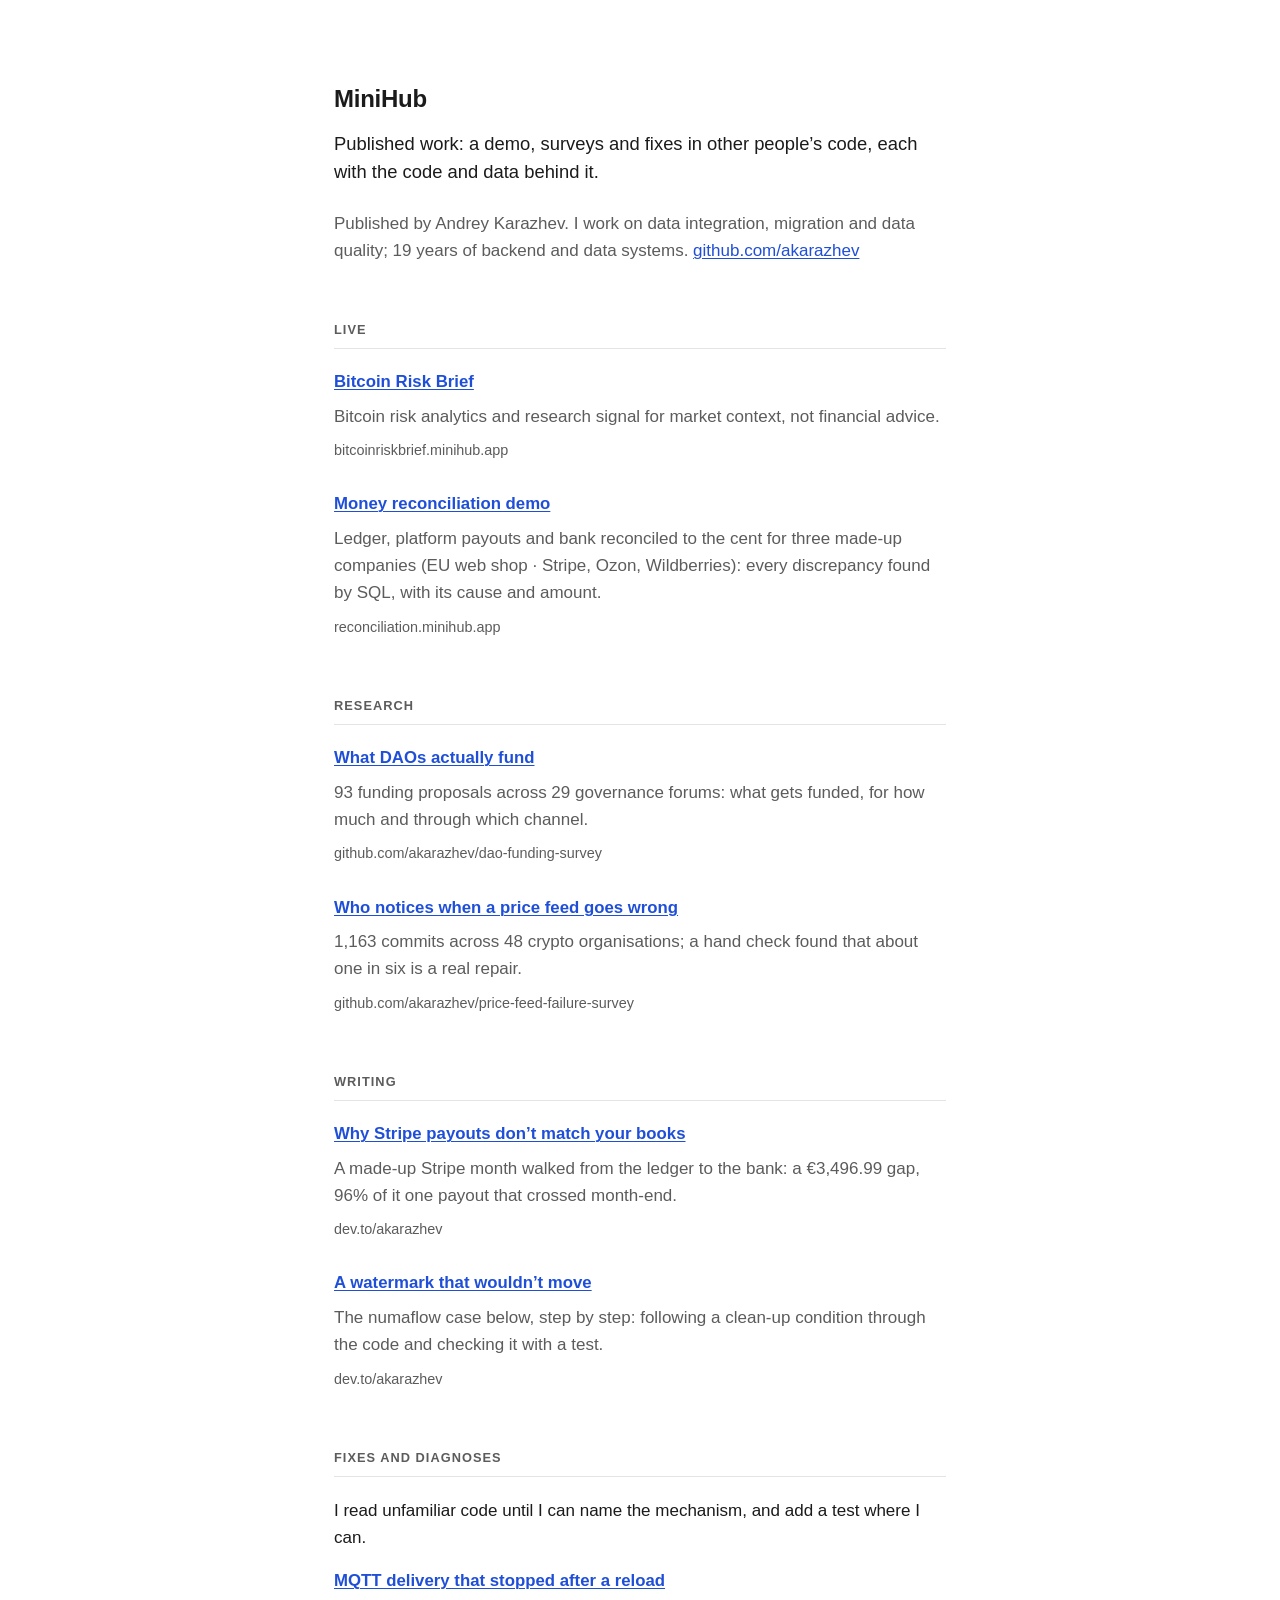
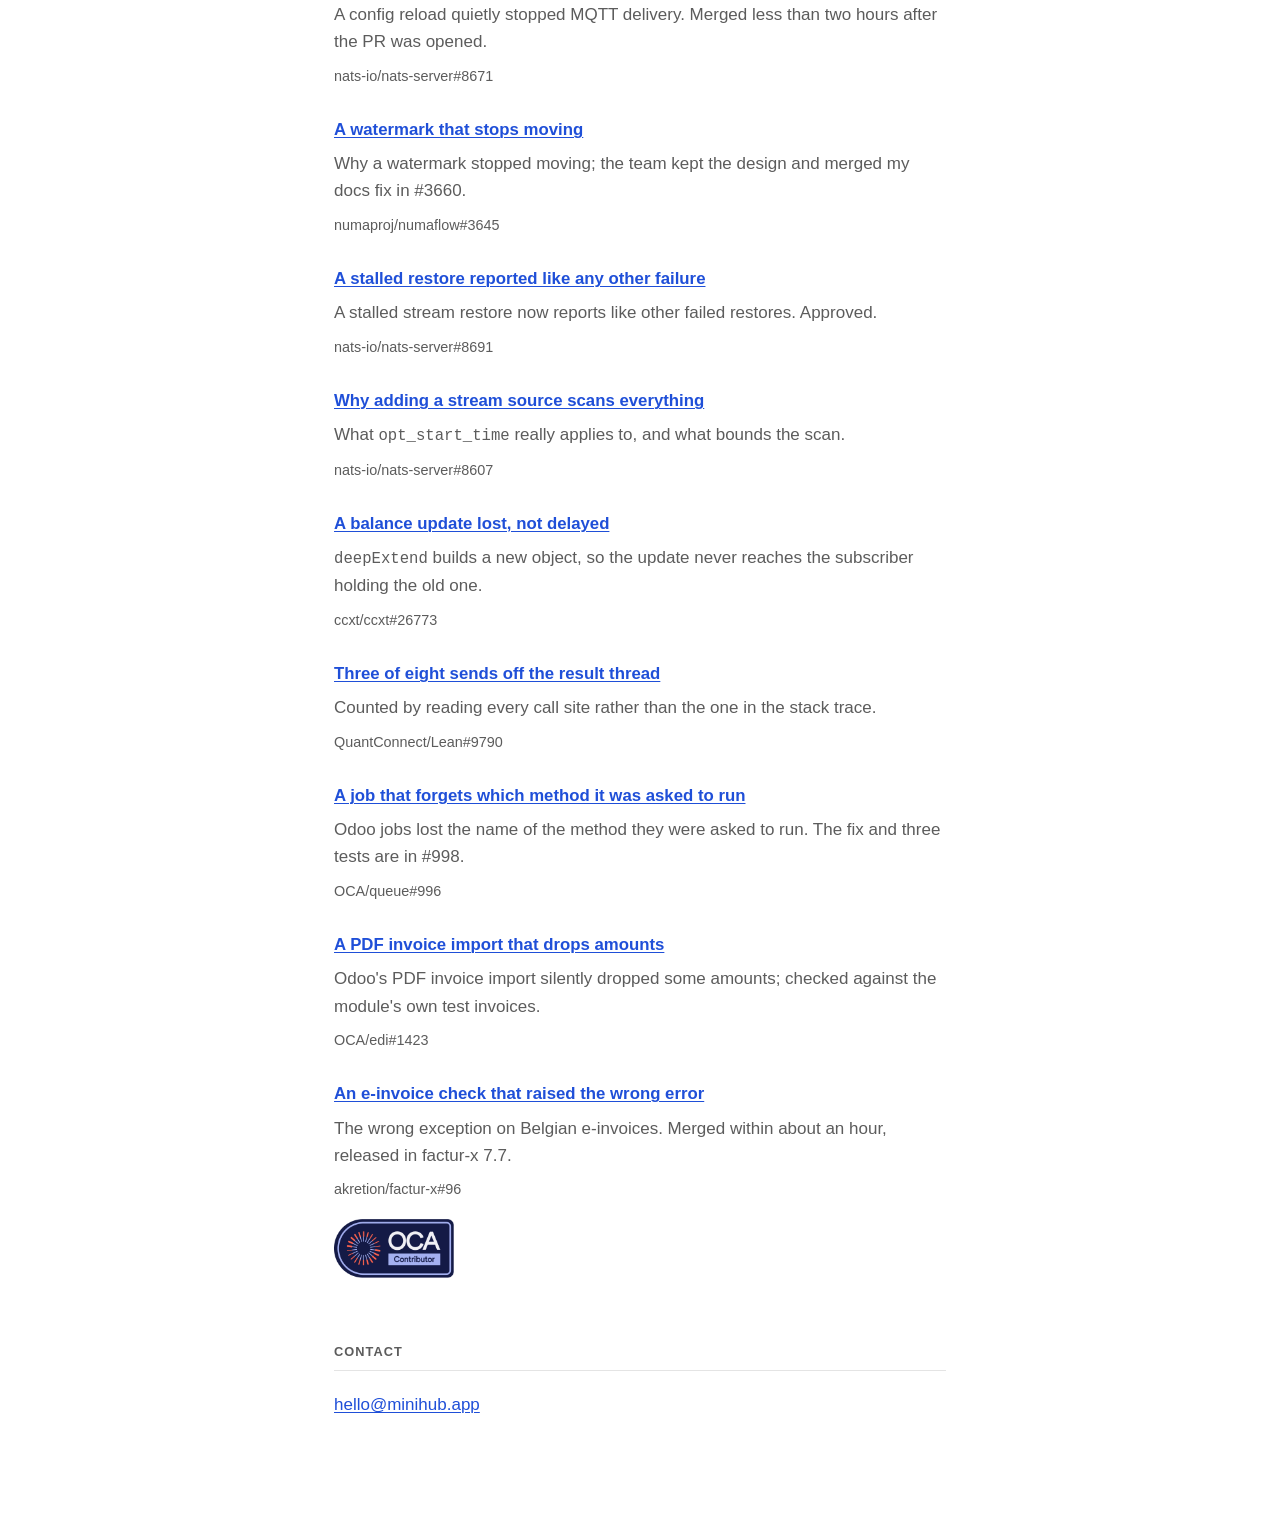
==== commit 287a15ab: "Shorten the page texts One sentence per card, no slogans." ====
--- a/index.html
+++ b/index.html
@@ -27,10 +27,9 @@
 
   <header>
     <h1>MiniHub</h1>
-    <p class="lede">Published work: surveys, diagnoses and the data behind them.</p>
-    <p>Each piece ships with the code that produced it and the data it ran on — a disagreement should be with a rule you can read, not a figure you have to believe.</p>
-    <p class="byline">Published by Andrey Karazhev — data integration,
-    migration and data quality; backend and data systems, 19 years.
+    <p class="lede">Published work: a demo, surveys and fixes in other people&rsquo;s code, each with the code and data behind it.</p>
+    <p class="byline">Published by Andrey Karazhev. I work on data integration, migration and data quality;
+    19 years of backend and data systems.
     <a href="https://github.com/akarazhev">github.com/akarazhev</a></p>
   </header>
 
@@ -52,12 +51,12 @@
     <h2>Research</h2>
     <a class="project" href="https://github.com/akarazhev/dao-funding-survey">
       <h3>What DAOs actually fund</h3>
-      <p>A survey of 93 funding proposals across 29 governance forums: what gets funded, for how much, and through which channel. The data and the code that produced it are included, so every number can be checked against its source thread.</p>
+      <p>93 funding proposals across 29 governance forums: what gets funded, for how much and through which channel.</p>
       <span class="project-url">github.com/akarazhev/dao-funding-survey</span>
     </a>
     <a class="project" href="https://github.com/akarazhev/price-feed-failure-survey">
       <h3>Who notices when a price feed goes wrong</h3>
-      <p>1,163 commits matching six feed-failure terms across 48 crypto organisations. A hand check of 100 diffs found about one in six is an actual repair &mdash; the rest is documentation, CI and &ldquo;stale&rdquo; in its other meanings. The correction and every classification are in the repository.</p>
+      <p>1,163 commits across 48 crypto organisations; a hand check found that about one in six is a real repair.</p>
       <span class="project-url">github.com/akarazhev/price-feed-failure-survey</span>
     </a>
   </section>
@@ -66,37 +65,37 @@
     <h2>Writing</h2>
     <a class="project" href="https://dev.to/akarazhev/why-stripe-payouts-dont-match-your-books-3aoa">
       <h3>Why Stripe payouts don&rsquo;t match your books</h3>
-      <p>The reconciliation demo&rsquo;s synthetic Stripe month, walked from the ledger to the bank: a &euro;3,496.99 gap, 96% of it a payout that crossed month-end, and &euro;1,219.81 of differences that net to only &euro;149.21.</p>
+      <p>A made-up Stripe month walked from the ledger to the bank: a &euro;3,496.99 gap, 96% of it one payout that crossed month-end.</p>
       <span class="project-url">dev.to/akarazhev</span>
     </a>
     <a class="project" href="https://dev.to/akarazhev/why-a-numaflow-watermark-wouldnt-move-287m">
       <h3>A watermark that wouldn&rsquo;t move</h3>
-      <p>The numaflow case below, step by step: following a state clean-up condition through the code and checking it with a test.</p>
+      <p>The numaflow case below, step by step: following a clean-up condition through the code and checking it with a test.</p>
       <span class="project-url">dev.to/akarazhev</span>
     </a>
   </section>
 
   <section>
     <h2>Fixes and diagnoses</h2>
-    <p>Reading unfamiliar code until the mechanism is named, with line references and, where possible, a test that shows it.</p>
+    <p>I read unfamiliar code until I can name the mechanism, and add a test where I can.</p>
     <a class="project" href="https://github.com/nats-io/nats-server/pull/8671">
       <h3>MQTT delivery that stopped after a reload</h3>
-      <p>When <code>max_ack_pending</code> was not set, a configuration reload left open MQTT sessions with a limit of zero, and QoS 1 and 2 delivery stopped. The fix and a regression test were merged less than two hours after the pull request was opened.</p>
+      <p>A config reload quietly stopped MQTT delivery. Merged less than two hours after the PR was opened.</p>
       <span class="project-url">nats-io/nats-server#8671</span>
     </a>
     <a class="project" href="https://github.com/numaproj/numaflow/issues/3645">
       <h3>A watermark that stops moving</h3>
-      <p>An accumulator watermark never advances when a key keeps receiving data and the function emits nothing for it. Verified with a test against the Rust core; the team revisited the design, restored the drop API in four SDKs, and merged the documentation fix in #3660.</p>
+      <p>Why a watermark stopped moving; the team kept the design and merged my docs fix in #3660.</p>
       <span class="project-url">numaproj/numaflow#3645</span>
     </a>
     <a class="project" href="https://github.com/nats-io/nats-server/pull/8691">
       <h3>A stalled restore reported like any other failure</h3>
-      <p>A stalled stream restore returned before the restore had stopped and without the completion advisory other failed restores send. The change and a test are approved by a maintainer and wait to be merged.</p>
+      <p>A stalled stream restore now reports like other failed restores. Approved.</p>
       <span class="project-url">nats-io/nats-server#8691</span>
     </a>
     <a class="project" href="https://github.com/nats-io/nats-server/issues/8607">
       <h3>Why adding a stream source scans everything</h3>
-      <p>What <code>opt_start_time</code> actually applies to, where the scan floor comes from, and what does bound the scan. Checked against the reporter&#39;s own version rather than main.</p>
+      <p>What <code>opt_start_time</code> really applies to, and what bounds the scan.</p>
       <span class="project-url">nats-io/nats-server#8607</span>
     </a>
     <a class="project" href="https://github.com/ccxt/ccxt/issues/26773">
@@ -111,17 +110,17 @@
     </a>
     <a class="project" href="https://github.com/OCA/queue/issues/996">
       <h3>A job that forgets which method it was asked to run</h3>
-      <p>Odoo&#39;s <code>queue_job</code> recorded the <code>__name__</code> of the function it found, not the name it was asked for, so a module that installs a replacement under another name, as auditlog does for <code>write</code> and <code>unlink</code>, breaks the job when it runs. The name was lost in four places; the fix and three tests are in #998.</p>
+      <p>Odoo jobs lost the name of the method they were asked to run. The fix and three tests are in #998.</p>
       <span class="project-url">OCA/queue#996</span>
     </a>
     <a class="project" href="https://github.com/OCA/edi/issues/1423#issuecomment-5995142801">
       <h3>A PDF invoice import that drops amounts</h3>
-      <p>Odoo&#39;s PDF invoice import dropped a total printed with one decimal and turned an integer into hundredths, without an error. Checked by running the conversion against the module&#39;s own test cases and sample invoice: the proposed fix changes none of them, while making the decimals optional would let a fragment of the VAT number beat any smaller total under the <code>max</code> rule.</p>
+      <p>Odoo&#39;s PDF invoice import silently dropped some amounts; checked against the module&#39;s own test invoices.</p>
       <span class="project-url">OCA/edi#1423</span>
     </a>
     <a class="project" href="https://github.com/akretion/factur-x/pull/96">
       <h3>An e-invoice check that raised the wrong error</h3>
-      <p><code>get_level()</code> raised <code>IndexError</code> instead of its own <code>ValueError</code> on a <code>CustomizationID</code> without <code>:</code>, as a Belgian e-fff invoice carries. Merged an hour after it was opened and released in factur-x 7.7; the library parses the invoices that Odoo&#39;s OCA import reads.</p>
+      <p>The wrong exception on Belgian e-invoices. Merged within about an hour, released in factur-x 7.7.</p>
       <span class="project-url">akretion/factur-x#96</span>
     </a>
     <a class="badge" href="https://github.com/OCA/queue/pull/998"><img src="/oca-contributor.png" alt="OCA Contributor" width="120" height="59"></a>
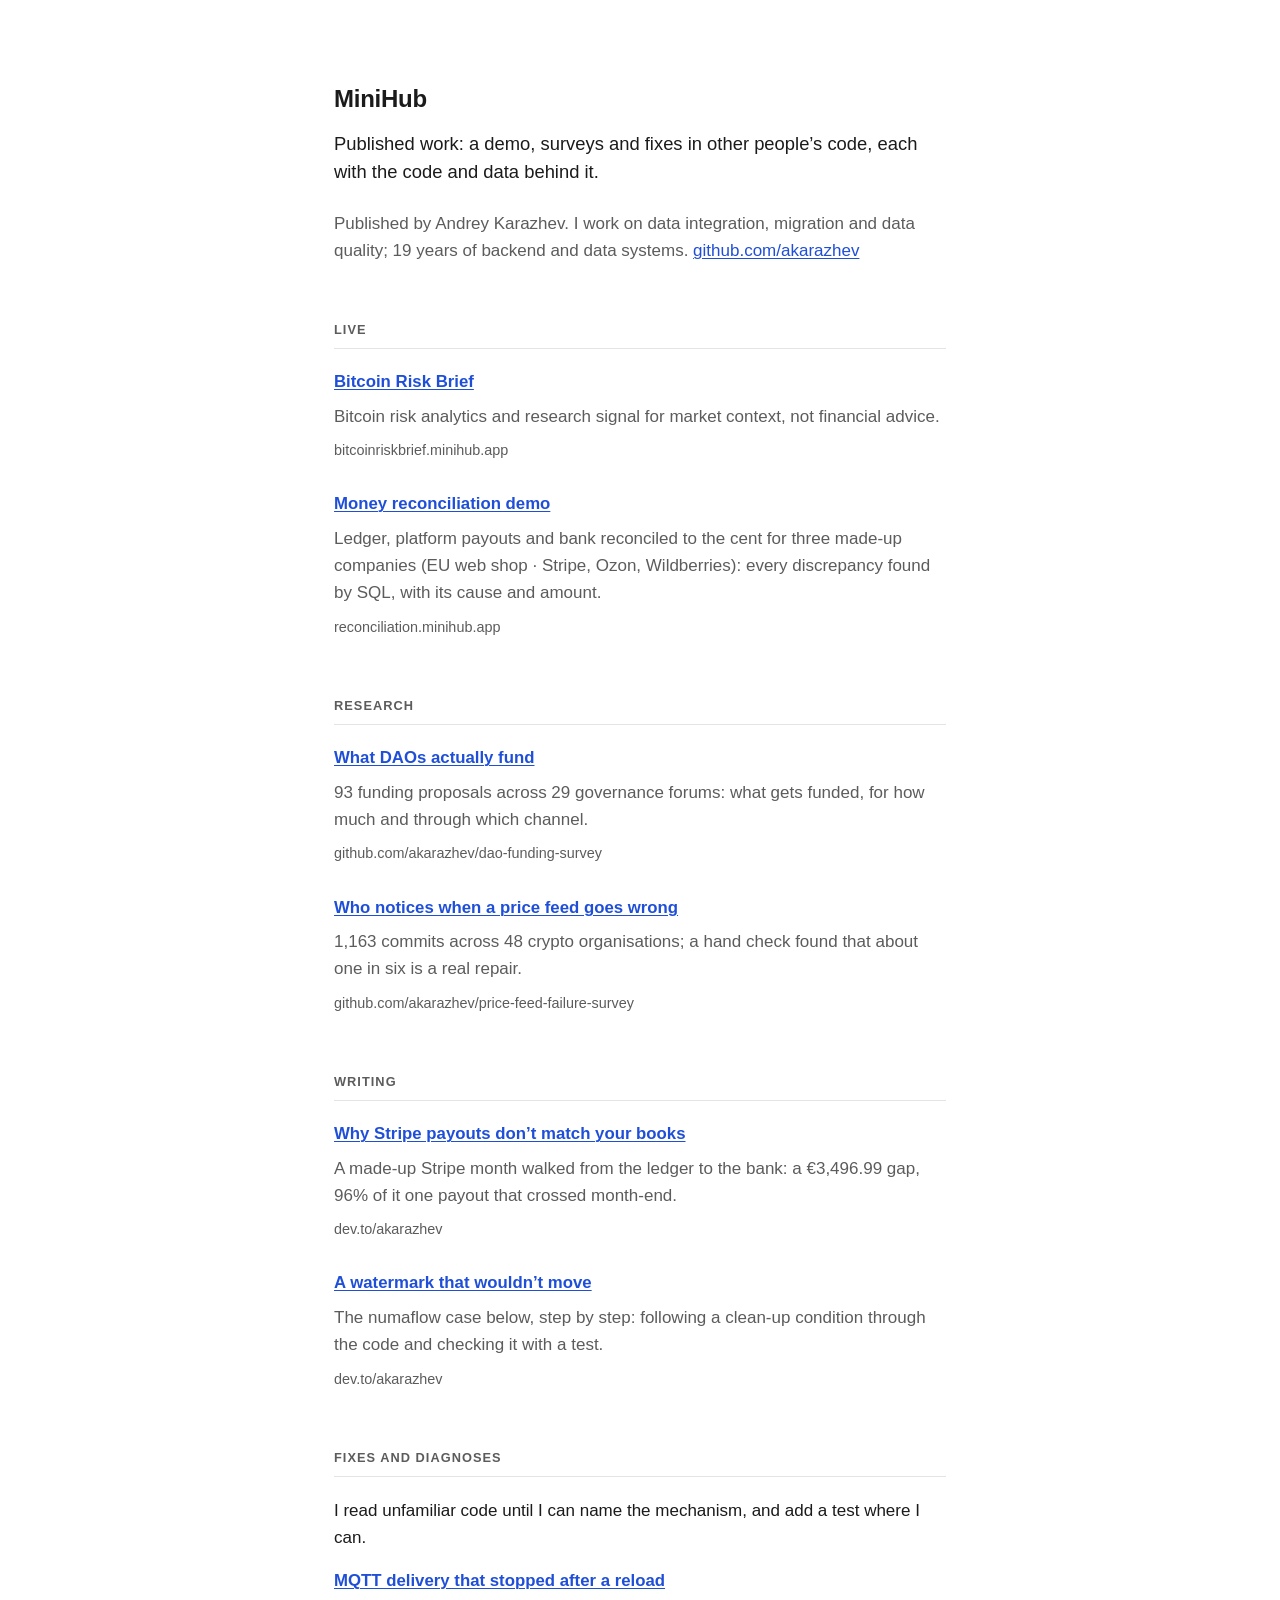
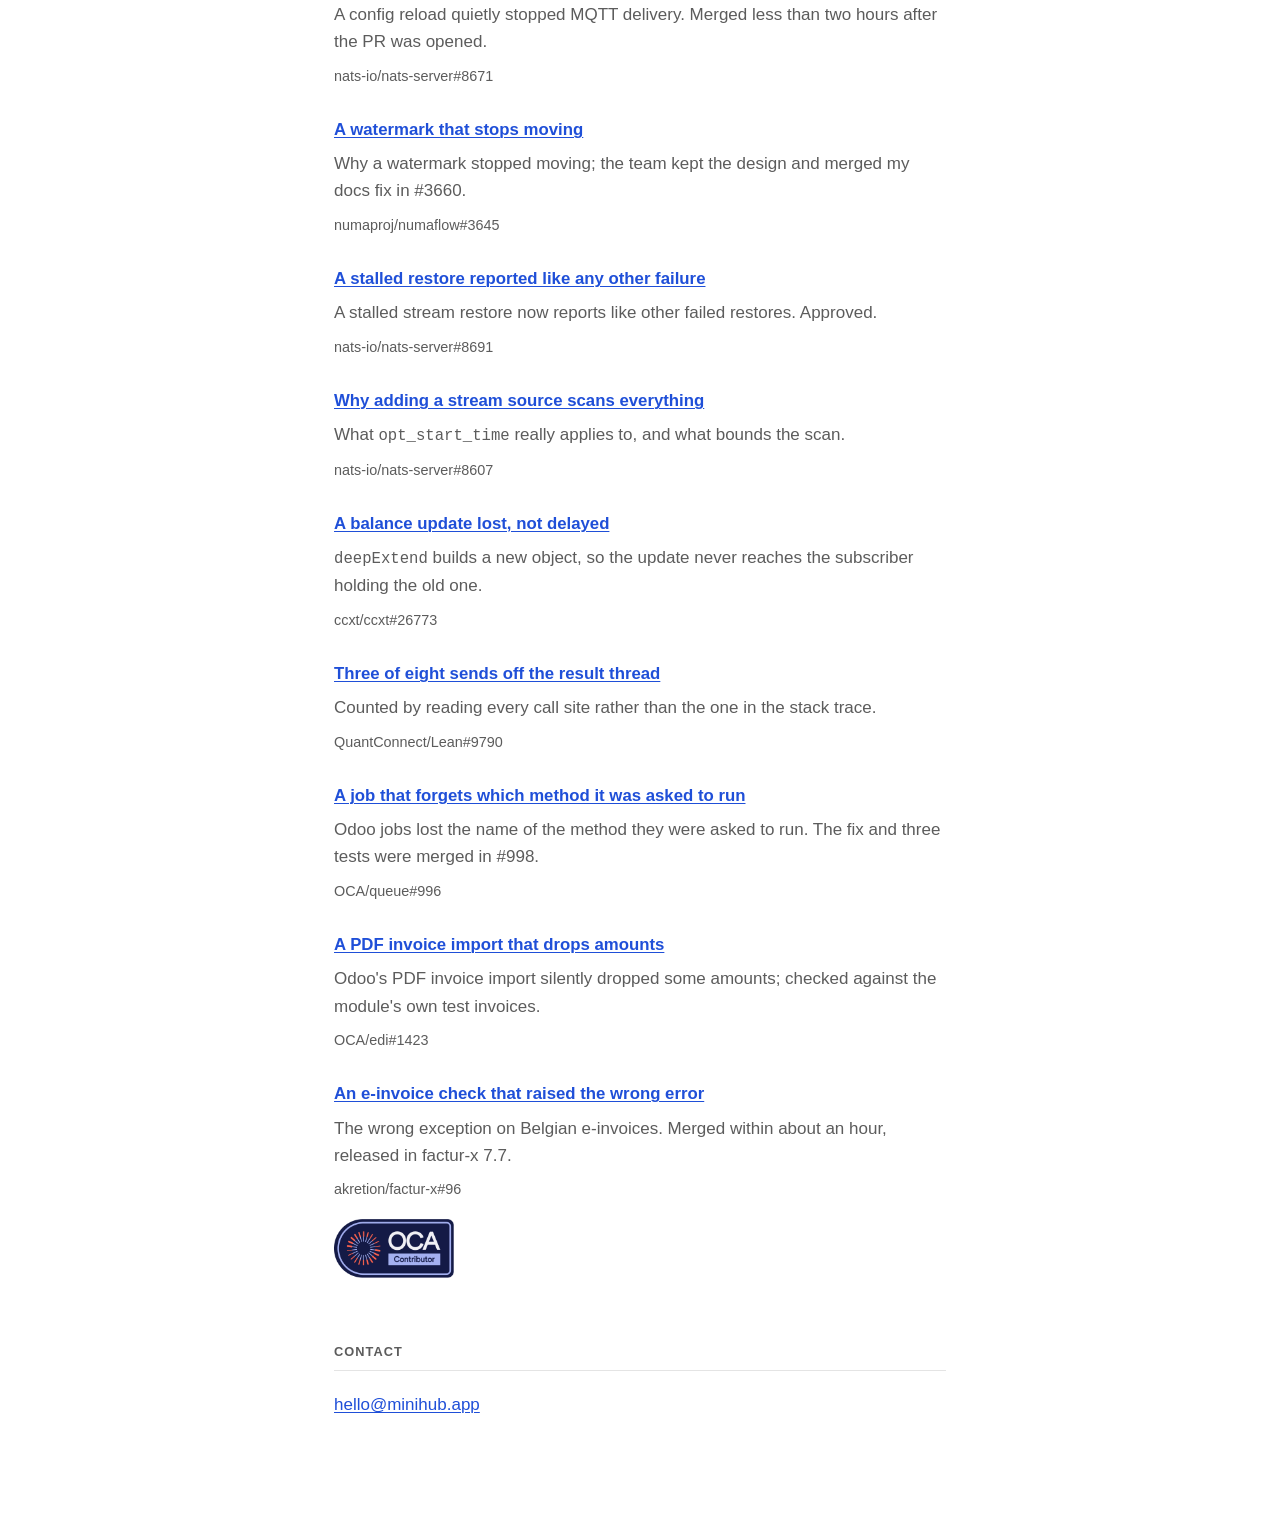
==== commit 3a6f39da: "Mark OCA/queue#998 as merged" ====
--- a/index.html
+++ b/index.html
@@ -110,7 +110,7 @@
     </a>
     <a class="project" href="https://github.com/OCA/queue/issues/996">
       <h3>A job that forgets which method it was asked to run</h3>
-      <p>Odoo jobs lost the name of the method they were asked to run. The fix and three tests are in #998.</p>
+      <p>Odoo jobs lost the name of the method they were asked to run. The fix and three tests were merged in #998.</p>
       <span class="project-url">OCA/queue#996</span>
     </a>
     <a class="project" href="https://github.com/OCA/edi/issues/1423#issuecomment-5995142801">
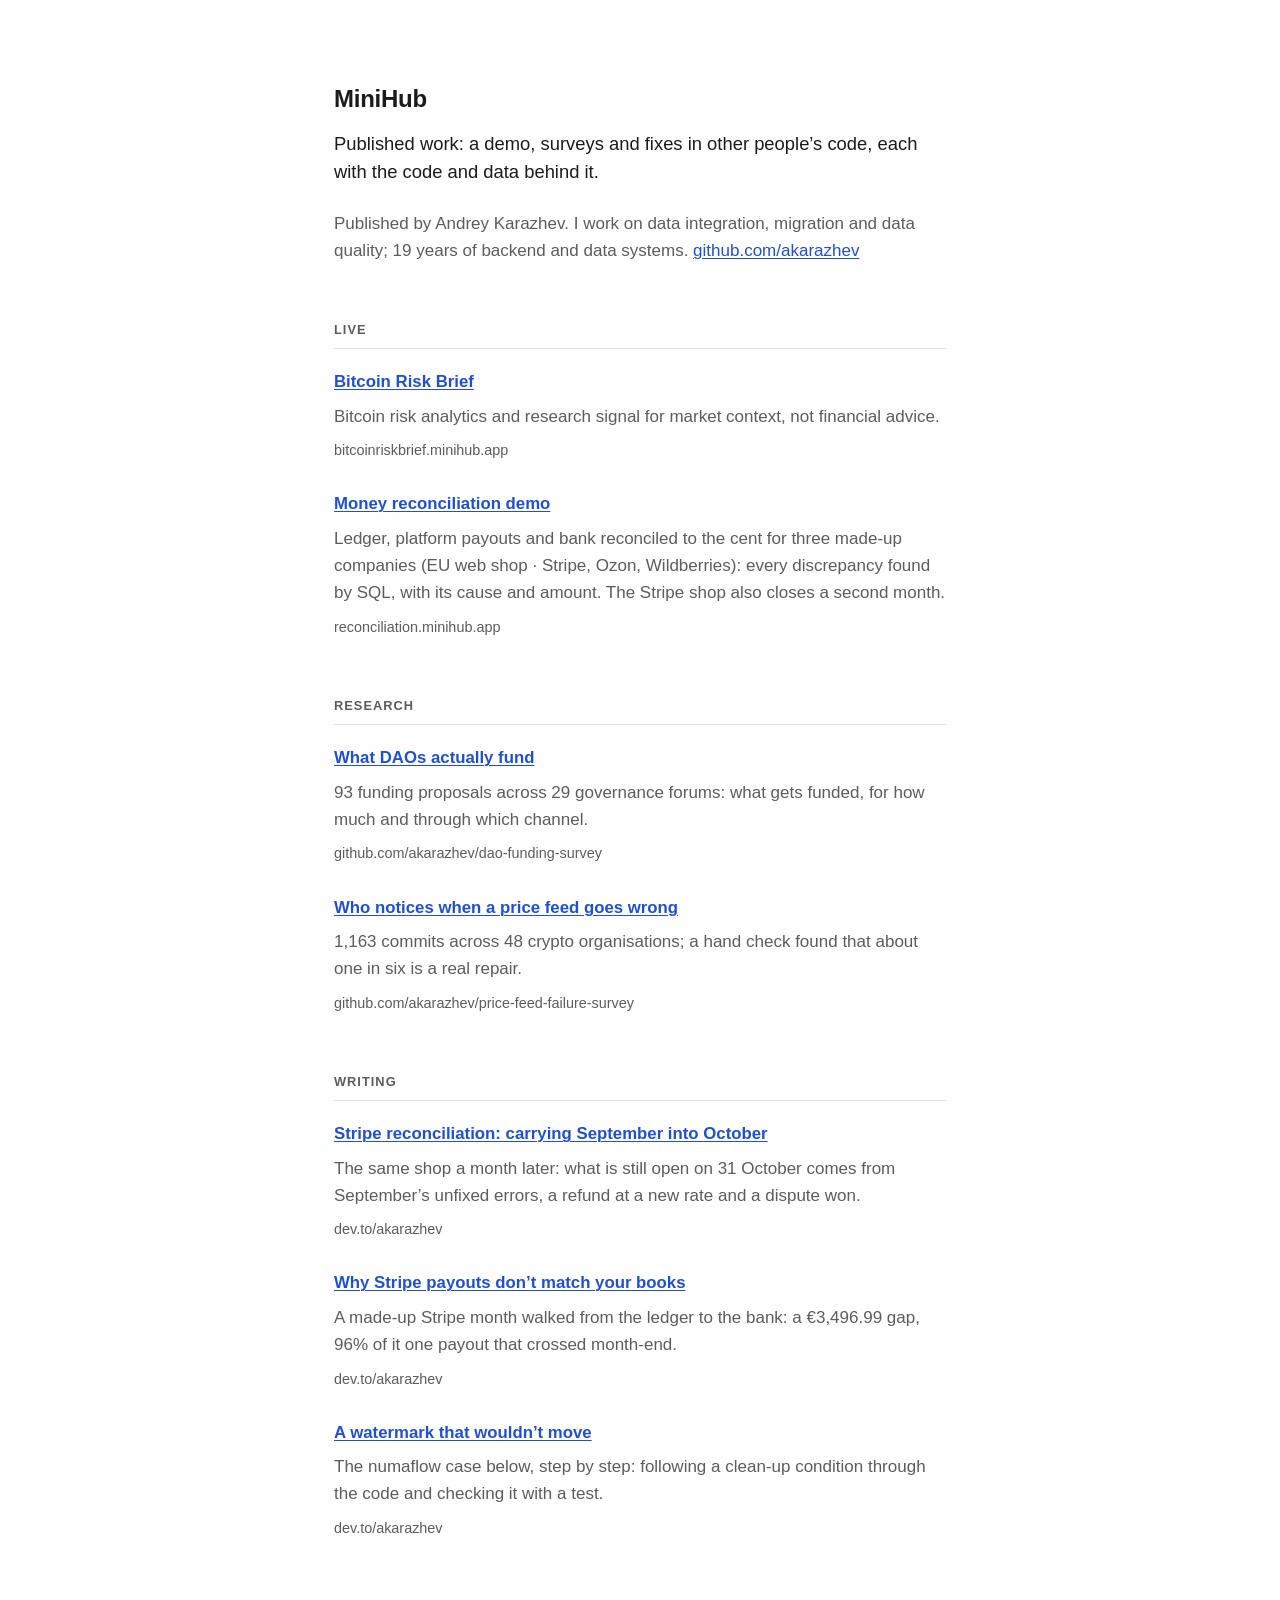
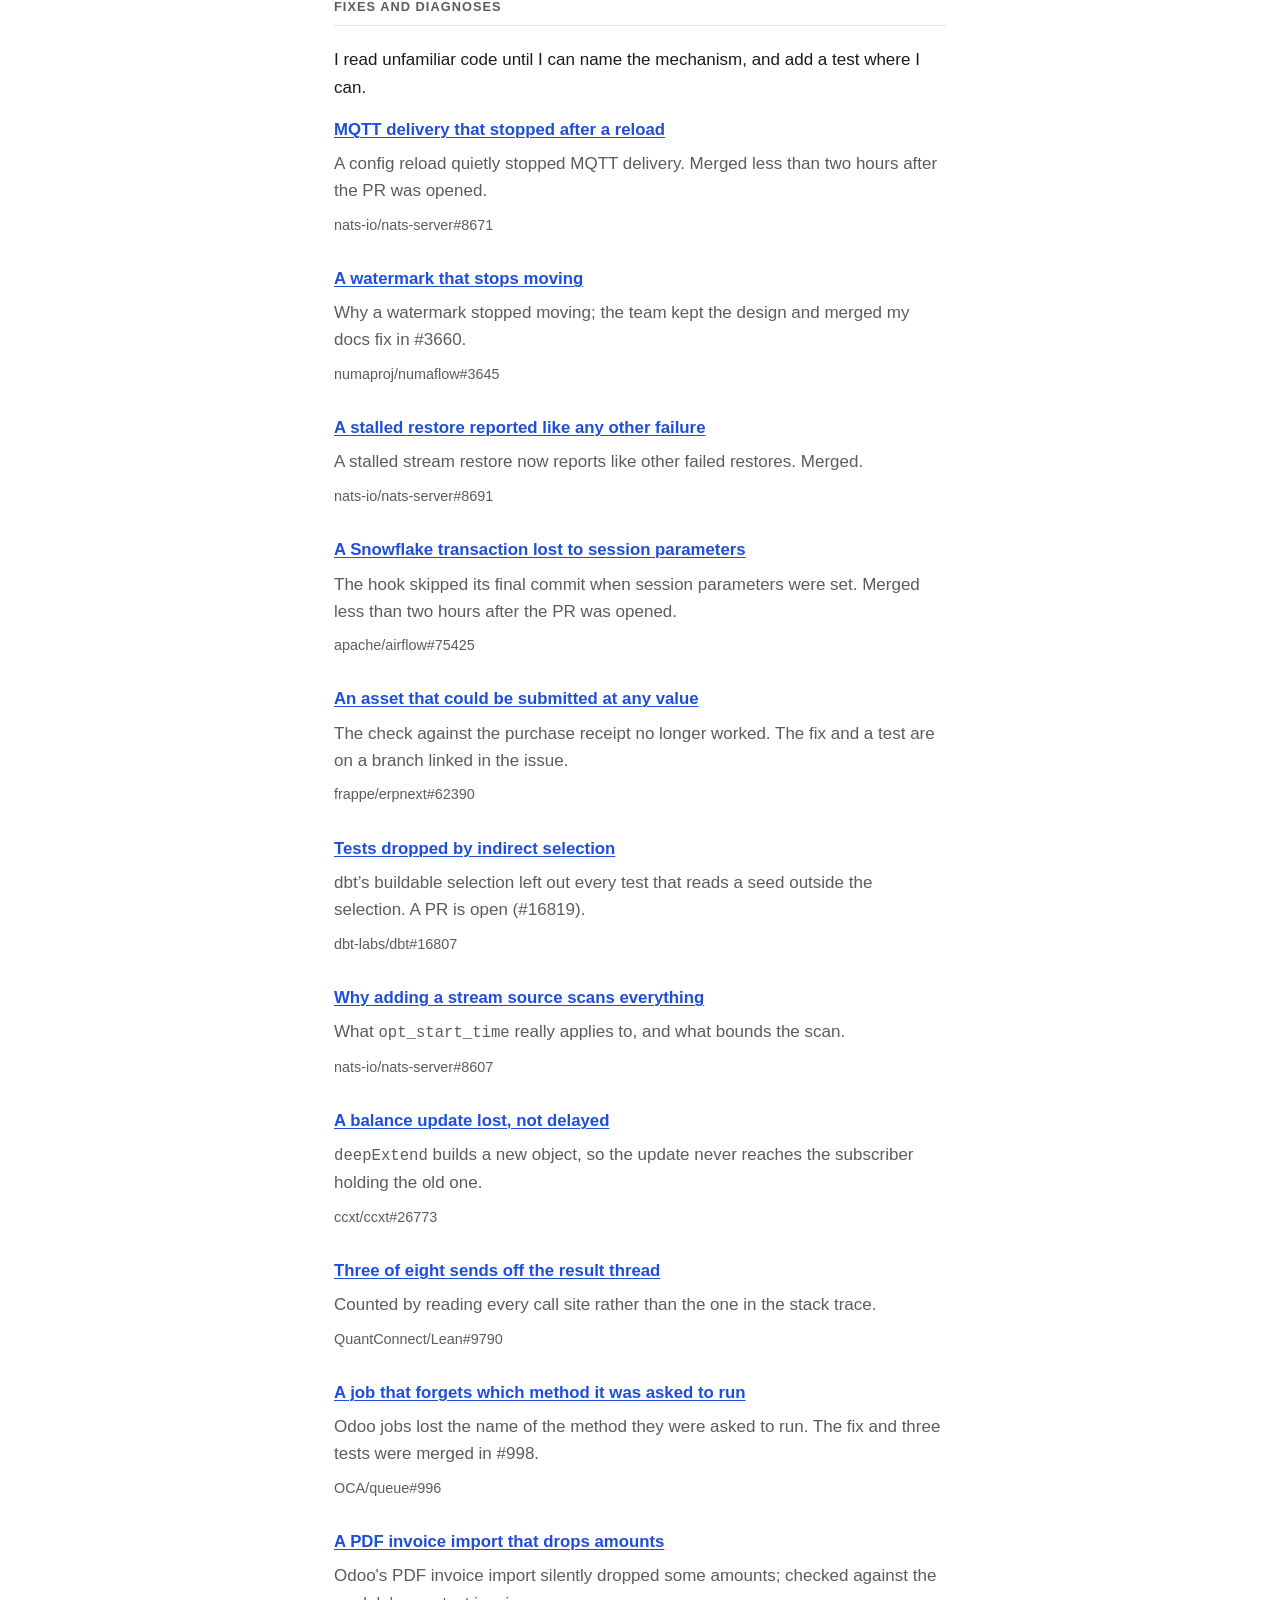
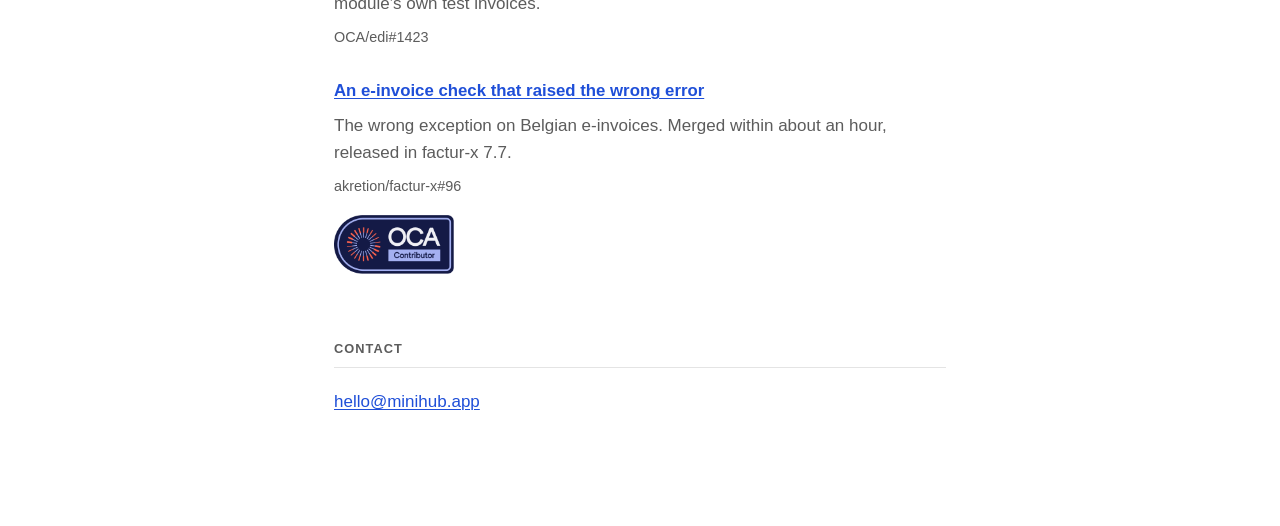
==== commit d112c875: "Add the Airflow, ERPNext and dbt work, the merged NATS fix and the October write-up" ====
--- a/index.html
+++ b/index.html
@@ -42,7 +42,7 @@
     </a>
     <a class="project" href="https://reconciliation.minihub.app">
       <h3>Money reconciliation demo</h3>
-      <p>Ledger, platform payouts and bank reconciled to the cent for three made-up companies (EU web shop · Stripe, Ozon, Wildberries): every discrepancy found by SQL, with its cause and amount.</p>
+      <p>Ledger, platform payouts and bank reconciled to the cent for three made-up companies (EU web shop · Stripe, Ozon, Wildberries): every discrepancy found by SQL, with its cause and amount. The Stripe shop also closes a second month.</p>
       <span class="project-url">reconciliation.minihub.app</span>
     </a>
   </section>
@@ -63,6 +63,11 @@
 
   <section>
     <h2>Writing</h2>
+    <a class="project" href="https://dev.to/akarazhev/stripe-reconciliation-carrying-september-into-october-2743">
+      <h3>Stripe reconciliation: carrying September into October</h3>
+      <p>The same shop a month later: what is still open on 31 October comes from September&rsquo;s unfixed errors, a refund at a new rate and a dispute won.</p>
+      <span class="project-url">dev.to/akarazhev</span>
+    </a>
     <a class="project" href="https://dev.to/akarazhev/why-stripe-payouts-dont-match-your-books-3aoa">
       <h3>Why Stripe payouts don&rsquo;t match your books</h3>
       <p>A made-up Stripe month walked from the ledger to the bank: a &euro;3,496.99 gap, 96% of it one payout that crossed month-end.</p>
@@ -90,8 +95,23 @@
     </a>
     <a class="project" href="https://github.com/nats-io/nats-server/pull/8691">
       <h3>A stalled restore reported like any other failure</h3>
-      <p>A stalled stream restore now reports like other failed restores. Approved.</p>
+      <p>A stalled stream restore now reports like other failed restores. Merged.</p>
       <span class="project-url">nats-io/nats-server#8691</span>
+    </a>
+    <a class="project" href="https://github.com/apache/airflow/pull/75425">
+      <h3>A Snowflake transaction lost to session parameters</h3>
+      <p>The hook skipped its final commit when session parameters were set. Merged less than two hours after the PR was opened.</p>
+      <span class="project-url">apache/airflow#75425</span>
+    </a>
+    <a class="project" href="https://github.com/frappe/erpnext/issues/62390">
+      <h3>An asset that could be submitted at any value</h3>
+      <p>The check against the purchase receipt no longer worked. The fix and a test are on a branch linked in the issue.</p>
+      <span class="project-url">frappe/erpnext#62390</span>
+    </a>
+    <a class="project" href="https://github.com/dbt-labs/dbt/issues/16807#issuecomment-6289878718">
+      <h3>Tests dropped by indirect selection</h3>
+      <p>dbt&rsquo;s buildable selection left out every test that reads a seed outside the selection. A PR is open (#16819).</p>
+      <span class="project-url">dbt-labs/dbt#16807</span>
     </a>
     <a class="project" href="https://github.com/nats-io/nats-server/issues/8607">
       <h3>Why adding a stream source scans everything</h3>
